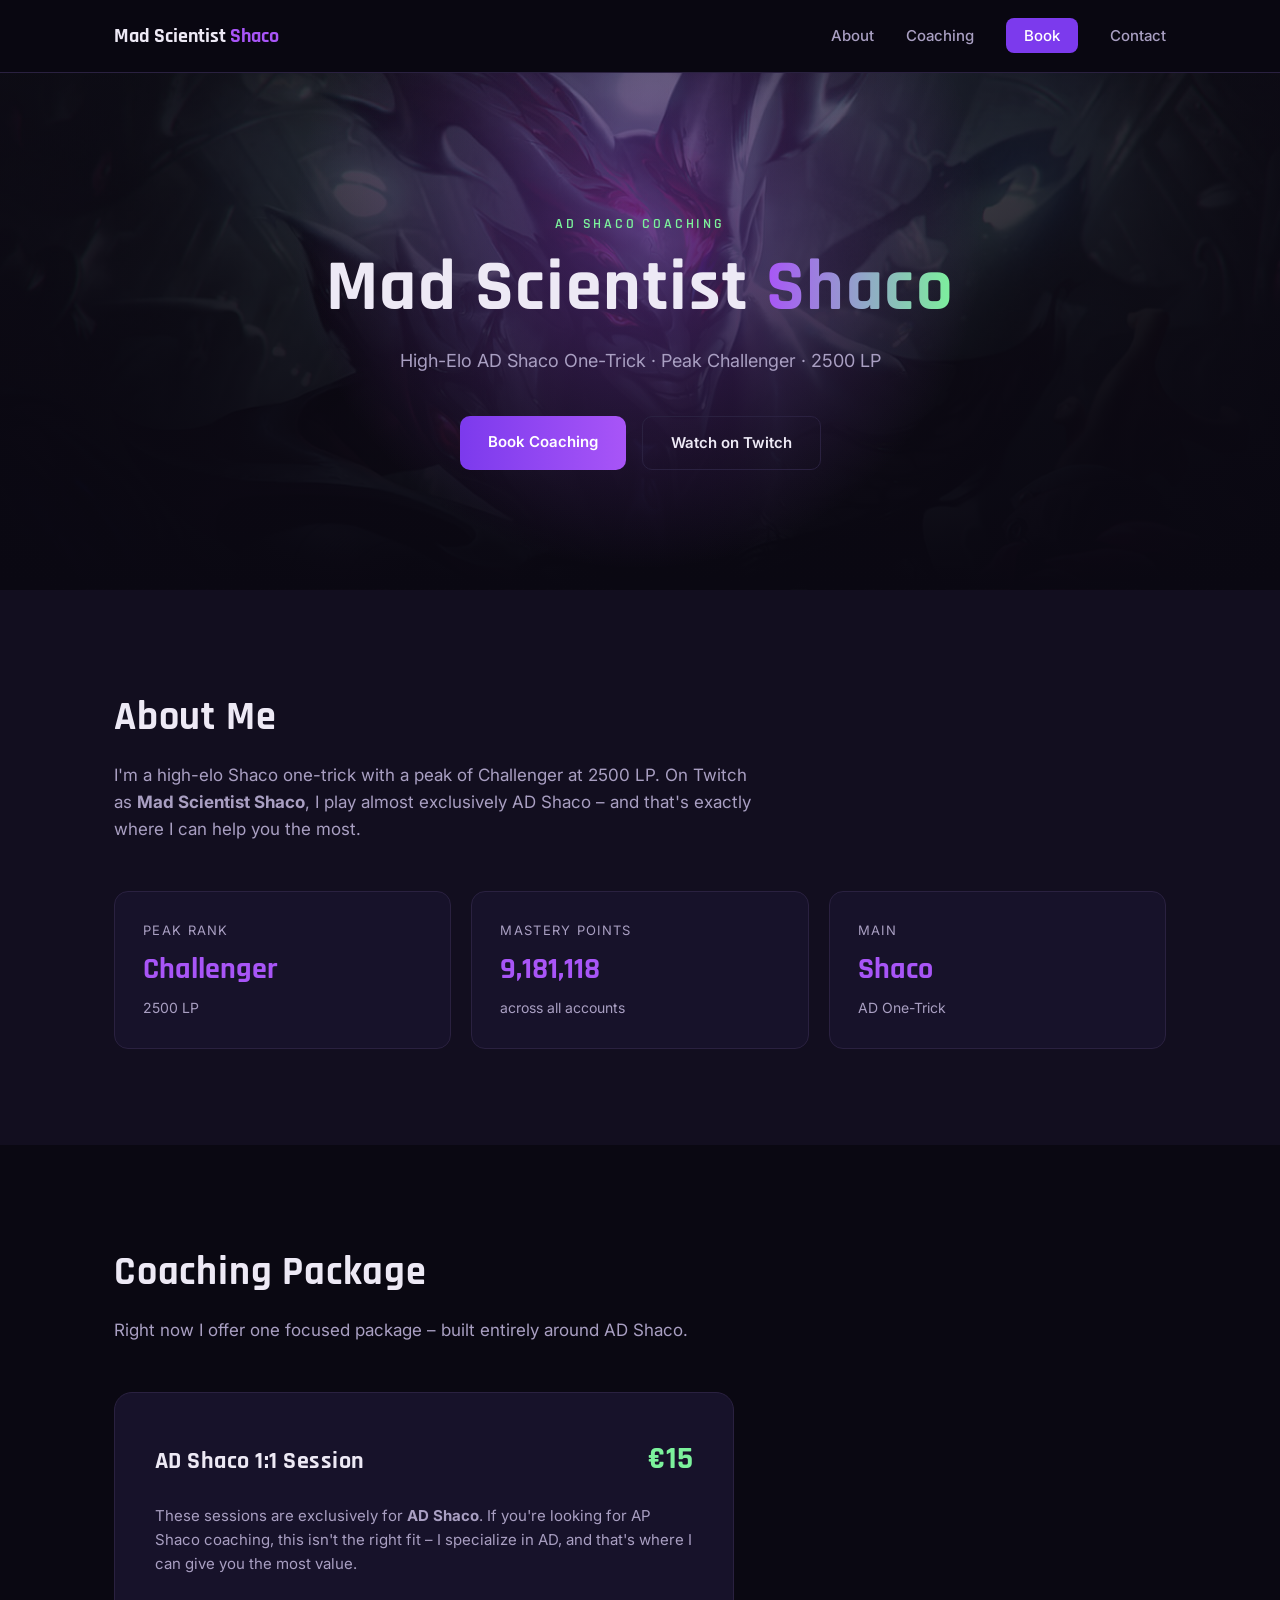
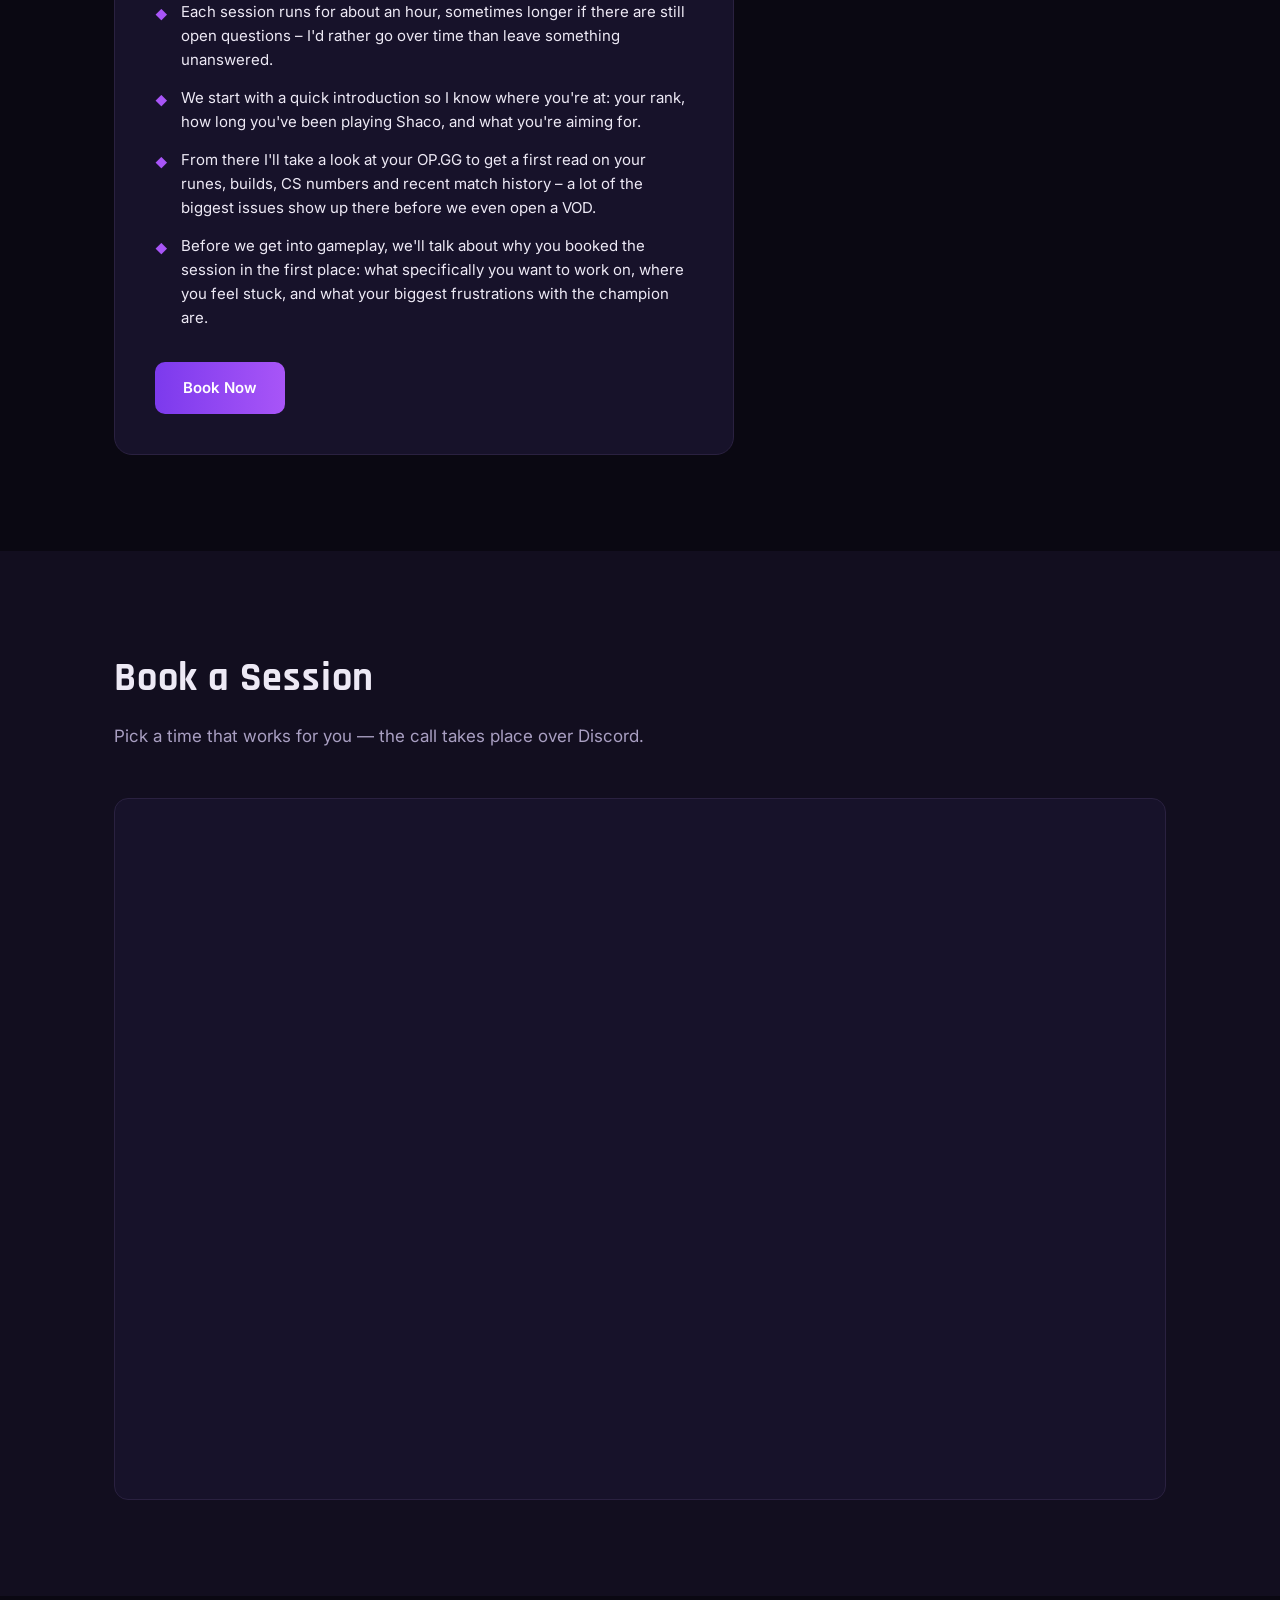
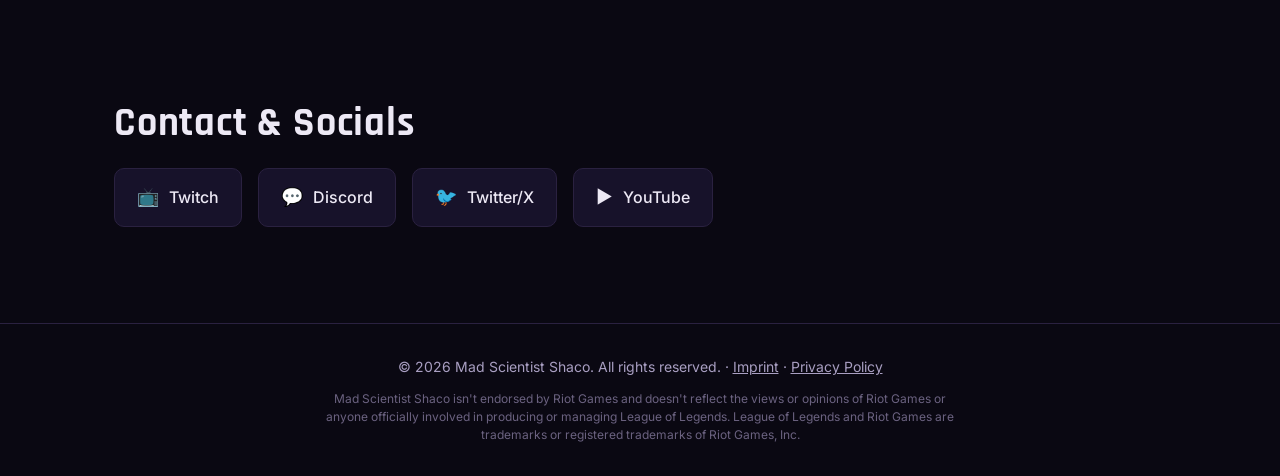
==== index.html @ d5296aab "Translate legal pages to English, add privacy policy Replace impressum.html with imprint.html (Engli" ====
<!DOCTYPE html>
<html lang="en">
<head>
<meta charset="UTF-8">
<meta name="viewport" content="width=device-width, initial-scale=1.0">
<title>Mad Scientist Shaco | AD Shaco Coaching</title>
<meta name="description" content="High-elo AD Shaco coaching with Mad Scientist Shaco &ndash; peak Challenger, 2500 LP. Book a 1:1 session.">
<link rel="icon" type="image/svg+xml" href="images/favicon.svg">
<link rel="preconnect" href="https://fonts.googleapis.com">
<link rel="preconnect" href="https://fonts.gstatic.com" crossorigin>
<link href="https://fonts.googleapis.com/css2?family=Rajdhani:wght@500;600;700&family=Inter:wght@400;500;600&display=swap" rel="stylesheet">
<link rel="stylesheet" href="css/style.css">
</head>
<body>

<header class="site-header">
  <nav class="nav container">
    <a href="#top" class="logo">Mad Scientist <span>Shaco</span></a>
    <button class="nav-toggle" id="navToggle" aria-label="Open menu" aria-expanded="false">
      <span></span><span></span><span></span>
    </button>
    <ul class="nav-links" id="navLinks">
      <li><a href="#about">About</a></li>
      <li><a href="#coaching">Coaching</a></li>
      <li><a href="#buchen" class="nav-cta">Book</a></li>
      <li><a href="#kontakt">Contact</a></li>
    </ul>
  </nav>
</header>

<main>

  <section id="top" class="hero">
    <div class="hero-glow"></div>
    <div class="container hero-inner">
      <p class="eyebrow">AD SHACO COACHING</p>
      <h1>Mad Scientist <span>Shaco</span></h1>
      <p class="hero-subtitle">High-Elo AD Shaco One-Trick &middot; Peak Challenger &middot; 2500 LP</p>
      <div class="hero-actions">
        <a href="#buchen" class="btn btn-primary">Book Coaching</a>
        <a href="https://twitch.tv/madscientistshaco" target="_blank" rel="noopener" class="btn btn-ghost">Watch on Twitch</a>
      </div>
    </div>
  </section>

  <section id="about" class="about">
    <div class="container">
      <h2>About Me</h2>
      <p class="section-lead">
        I'm a high-elo Shaco one-trick with a peak of Challenger at 2500 LP. On Twitch as
        <strong>Mad Scientist Shaco</strong>, I play almost exclusively AD Shaco &ndash; and that's
        exactly where I can help you the most.
      </p>

      <div class="stats-grid">
        <div class="stat-card">
          <span class="stat-label">Peak Rank</span>
          <span class="stat-value">Challenger</span>
          <span class="stat-sub">2500 LP</span>
        </div>
        <div class="stat-card">
          <span class="stat-label">Mastery Points</span>
          <span class="stat-value">9,181,118</span>
          <span class="stat-sub">across all accounts</span>
        </div>
        <div class="stat-card">
          <span class="stat-label">Main</span>
          <span class="stat-value">Shaco</span>
          <span class="stat-sub">AD One-Trick</span>
        </div>
      </div>
    </div>
  </section>

  <section id="coaching" class="coaching">
    <div class="container">
      <h2>Coaching Package</h2>
      <p class="section-lead">Right now I offer one focused package &ndash; built entirely around AD Shaco.</p>

      <div class="package-card">
        <div class="package-head">
          <h3>AD Shaco 1:1 Session</h3>
          <p class="package-price"><span>&euro;15</span></p>
        </div>

        <p class="package-note">
          These sessions are exclusively for <strong>AD Shaco</strong>. If you're looking for AP Shaco
          coaching, this isn't the right fit &ndash; I specialize in AD, and that's where I can give you
          the most value.
        </p>

        <ul class="package-list">
          <li>Each session runs for about an hour, sometimes longer if there are still open questions &ndash; I'd rather go over time than leave something unanswered.</li>
          <li>We start with a quick introduction so I know where you're at: your rank, how long you've been playing Shaco, and what you're aiming for.</li>
          <li>From there I'll take a look at your OP.GG to get a first read on your runes, builds, CS numbers and recent match history &ndash; a lot of the biggest issues show up there before we even open a VOD.</li>
          <li>Before we get into gameplay, we'll talk about why you booked the session in the first place: what specifically you want to work on, where you feel stuck, and what your biggest frustrations with the champion are.</li>
        </ul>

        <a href="#buchen" class="btn btn-primary package-cta">Book Now</a>
      </div>
    </div>
  </section>

  <section id="buchen" class="booking">
    <div class="container">
      <h2>Book a Session</h2>
      <p class="section-lead">
        Pick a time that works for you — the call takes place over Discord.
      </p>

      <div class="calendar-embed">
        <iframe src="https://cal.eu/okabekin/ad-shaco-coaching" width="100%" height="700" frameborder="0"></iframe>
      </div>
    </div>
  </section>

  <section id="kontakt" class="socials">
    <div class="container">
      <h2>Contact & Socials</h2>
      <div class="social-links">
        <a href="https://twitch.tv/madscientistshaco" target="_blank" rel="noopener" class="social-link">
          <span class="social-icon">📺</span> Twitch
        </a>
        <a href="https://discord.gg/vGZFEU2" target="_blank" rel="noopener" class="social-link">
          <span class="social-icon">💬</span> Discord
        </a>
        <a href="https://twitter.com/okabekin" target="_blank" rel="noopener" class="social-link">
          <span class="social-icon">🐦</span> Twitter/X
        </a>
        <a href="https://www.youtube.com/@madscientistshaco" target="_blank" rel="noopener" class="social-link">
          <span class="social-icon">▶️</span> YouTube
        </a>
      </div>
    </div>
  </section>

</main>

<footer class="site-footer">
  <div class="container">
    <p>&copy; <span id="year"></span> Mad Scientist Shaco. All rights reserved. &middot; <a href="imprint.html">Imprint</a> &middot; <a href="privacy.html">Privacy Policy</a></p>
    <p class="footer-disclaimer">Mad Scientist Shaco isn't endorsed by Riot Games and doesn't reflect the views or opinions of Riot Games or anyone officially involved in producing or managing League of Legends. League of Legends and Riot Games are trademarks or registered trademarks of Riot Games, Inc.</p>
  </div>
</footer>

<script src="js/main.js"></script>
</body>
</html>
---- css/style.css ----
:root {
  --bg: #0a0812;
  --bg-alt: #120e1f;
  --card: #17122a;
  --border: #2a2140;
  --text: #ede9f5;
  --text-muted: #a99fc2;
  --violet: #a855f7;
  --violet-dark: #7c3aed;
  --violet-glow: rgba(168, 85, 247, 0.35);
  --toxic: #7cf29c;
  --font-head: 'Rajdhani', sans-serif;
  --font-body: 'Inter', sans-serif;
}

* { box-sizing: border-box; margin: 0; padding: 0; }

html { scroll-behavior: smooth; }

body {
  background: var(--bg);
  color: var(--text);
  font-family: var(--font-body);
  line-height: 1.6;
}

h1, h2, h3 {
  font-family: var(--font-head);
  font-weight: 700;
  letter-spacing: 0.02em;
}

a { color: inherit; text-decoration: none; }

.container {
  max-width: 1100px;
  margin: 0 auto;
  padding: 0 24px;
}

section {
  padding: 96px 0;
}

section h2 {
  font-size: clamp(28px, 4vw, 40px);
  margin-bottom: 12px;
}

.section-lead {
  color: var(--text-muted);
  max-width: 640px;
  margin-bottom: 48px;
  font-size: 17px;
}

/* Header / Nav */
.site-header {
  position: sticky;
  top: 0;
  z-index: 100;
  background: rgba(10, 8, 18, 0.85);
  backdrop-filter: blur(10px);
  border-bottom: 1px solid var(--border);
}

.nav {
  display: flex;
  align-items: center;
  justify-content: space-between;
  height: 72px;
}

.logo {
  font-family: var(--font-head);
  font-size: 20px;
  font-weight: 700;
  color: var(--text);
}

.logo span { color: var(--violet); }

.nav-links {
  display: flex;
  align-items: center;
  gap: 32px;
  list-style: none;
}

.nav-links a {
  color: var(--text-muted);
  font-weight: 500;
  font-size: 15px;
  transition: color 0.2s;
}

.nav-links a:hover { color: var(--text); }

.nav-links .nav-cta {
  background: var(--violet-dark);
  color: #fff;
  padding: 8px 18px;
  border-radius: 8px;
}

.nav-links .nav-cta:hover { background: var(--violet); }

.nav-toggle {
  display: none;
  flex-direction: column;
  gap: 5px;
  background: none;
  border: none;
  cursor: pointer;
  padding: 8px;
}

.nav-toggle span {
  width: 24px;
  height: 2px;
  background: var(--text);
  display: block;
}

/* Hero */
.hero {
  position: relative;
  padding: 140px 0 120px;
  overflow: hidden;
  text-align: center;
  background:
    linear-gradient(180deg, rgba(10, 8, 18, 0.55) 0%, rgba(10, 8, 18, 0.88) 65%, var(--bg) 100%),
    linear-gradient(90deg, rgba(10, 8, 18, 0.75) 0%, rgba(10, 8, 18, 0.2) 40%, rgba(10, 8, 18, 0.2) 60%, rgba(10, 8, 18, 0.75) 100%),
    url('../images/splashart.jpg');
  background-size: cover;
  background-position: center 20%;
}

.hero-glow {
  position: absolute;
  top: -200px;
  left: 50%;
  transform: translateX(-50%);
  width: 700px;
  height: 700px;
  background: radial-gradient(circle, var(--violet-glow) 0%, transparent 70%);
  pointer-events: none;
}

.hero-inner { position: relative; }

.eyebrow {
  color: var(--toxic);
  font-family: var(--font-head);
  font-weight: 600;
  letter-spacing: 0.2em;
  font-size: 14px;
  margin-bottom: 16px;
}

.hero h1 {
  font-size: clamp(40px, 7vw, 72px);
  line-height: 1.05;
  margin-bottom: 20px;
}

.hero h1 span {
  background: linear-gradient(90deg, var(--violet), var(--toxic));
  -webkit-background-clip: text;
  background-clip: text;
  color: transparent;
}

.hero-subtitle {
  color: var(--text-muted);
  font-size: 18px;
  max-width: 560px;
  margin: 0 auto 40px;
}

.hero-actions {
  display: flex;
  gap: 16px;
  justify-content: center;
  flex-wrap: wrap;
}

/* Buttons */
.btn {
  display: inline-block;
  padding: 14px 28px;
  border-radius: 10px;
  font-weight: 600;
  font-size: 15px;
  transition: transform 0.15s, box-shadow 0.15s, background 0.15s;
}

.btn-primary {
  background: linear-gradient(90deg, var(--violet-dark), var(--violet));
  color: #fff;
  box-shadow: 0 0 0 rgba(168, 85, 247, 0);
}

.btn-primary:hover {
  transform: translateY(-2px);
  box-shadow: 0 8px 24px var(--violet-glow);
}

.btn-ghost {
  background: transparent;
  color: var(--text);
  border: 1px solid var(--border);
}

.btn-ghost:hover {
  border-color: var(--violet);
  color: var(--violet);
}

/* About / Stats */
.about { background: var(--bg-alt); }

.stats-grid {
  display: grid;
  grid-template-columns: repeat(3, 1fr);
  gap: 20px;
}

.stat-card {
  background: var(--card);
  border: 1px solid var(--border);
  border-radius: 14px;
  padding: 28px;
  display: flex;
  flex-direction: column;
  gap: 4px;
}

.stat-label {
  color: var(--text-muted);
  font-size: 13px;
  text-transform: uppercase;
  letter-spacing: 0.1em;
}

.stat-value {
  font-family: var(--font-head);
  font-size: 30px;
  font-weight: 700;
  color: var(--violet);
}

.stat-sub {
  color: var(--text-muted);
  font-size: 14px;
}

/* Coaching package */
.package-card {
  background: var(--card);
  border: 1px solid var(--border);
  border-radius: 18px;
  padding: 40px;
  max-width: 620px;
}

.package-head {
  display: flex;
  align-items: baseline;
  justify-content: space-between;
  gap: 16px;
  margin-bottom: 20px;
}

.package-head h3 {
  font-size: 24px;
}

.package-price span {
  font-family: var(--font-head);
  font-size: 32px;
  font-weight: 700;
  color: var(--toxic);
}

.package-note {
  color: var(--text-muted);
  margin-bottom: 24px;
  font-size: 15px;
}

.package-list {
  list-style: none;
  display: flex;
  flex-direction: column;
  gap: 14px;
  margin-bottom: 32px;
}

.package-list li {
  position: relative;
  padding-left: 26px;
  font-size: 15px;
  color: var(--text);
}

.package-list li::before {
  content: "◆";
  position: absolute;
  left: 0;
  color: var(--violet);
  font-size: 12px;
  top: 5px;
}

/* Booking */
.booking { background: var(--bg-alt); }

.calendar-embed {
  background: var(--card);
  border: 1px solid var(--border);
  border-radius: 14px;
  overflow: hidden;
}

.calendar-embed iframe {
  display: block;
  border: none;
}

/* Socials */
.social-links {
  display: flex;
  gap: 16px;
  flex-wrap: wrap;
}

.social-link {
  display: flex;
  align-items: center;
  gap: 10px;
  background: var(--card);
  border: 1px solid var(--border);
  border-radius: 10px;
  padding: 14px 22px;
  font-weight: 500;
  transition: border-color 0.2s, color 0.2s;
}

.social-link:hover {
  border-color: var(--violet);
  color: var(--violet);
}

.social-icon { font-size: 18px; }

/* Footer */
.site-footer {
  border-top: 1px solid var(--border);
  padding: 32px 0;
  text-align: center;
  color: var(--text-muted);
  font-size: 14px;
}

.site-footer a {
  color: var(--text-muted);
  text-decoration: underline;
}

.site-footer a:hover { color: var(--violet); }

.footer-disclaimer {
  max-width: 640px;
  margin: 12px auto 0;
  font-size: 12px;
  color: #6b6280;
  line-height: 1.5;
}

/* Responsive */
/* Legal pages */
.legal {
  padding: 140px 0 96px;
}

.legal .container {
  max-width: 720px;
}

.legal h1 {
  font-size: clamp(32px, 5vw, 44px);
  margin-bottom: 8px;
}

.legal h2 {
  font-size: 20px;
  margin-top: 36px;
  margin-bottom: 10px;
  color: var(--violet);
}

.legal p {
  color: var(--text-muted);
  font-size: 15px;
}

.legal a {
  color: var(--toxic);
  text-decoration: underline;
}

@media (max-width: 720px) {
  .nav-toggle { display: flex; }

  .nav-links {
    position: absolute;
    top: 72px;
    left: 0;
    right: 0;
    background: var(--bg);
    border-bottom: 1px solid var(--border);
    flex-direction: column;
    align-items: flex-start;
    padding: 20px 24px;
    gap: 20px;
    display: none;
  }

  .nav-links.open { display: flex; }

  .stats-grid { grid-template-columns: 1fr; }

  .package-head { flex-direction: column; align-items: flex-start; }

  section { padding: 64px 0; }
}
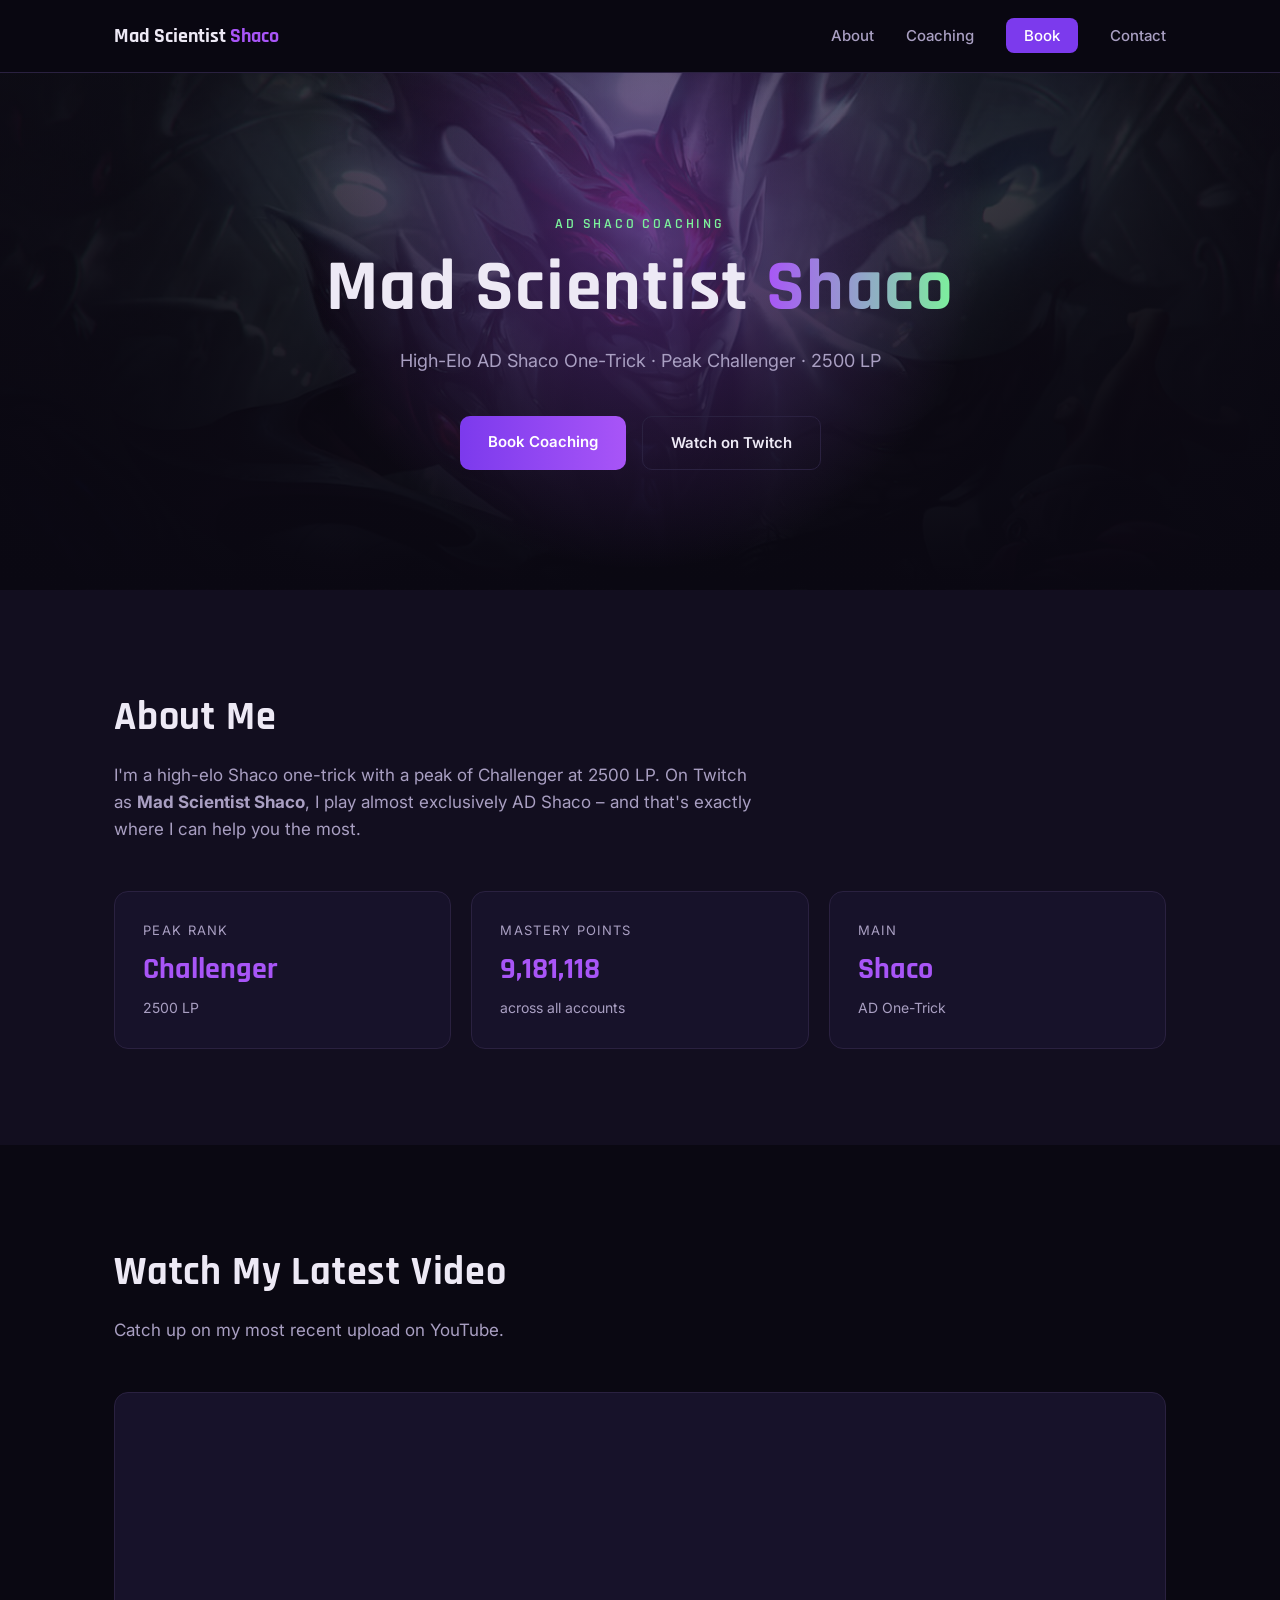
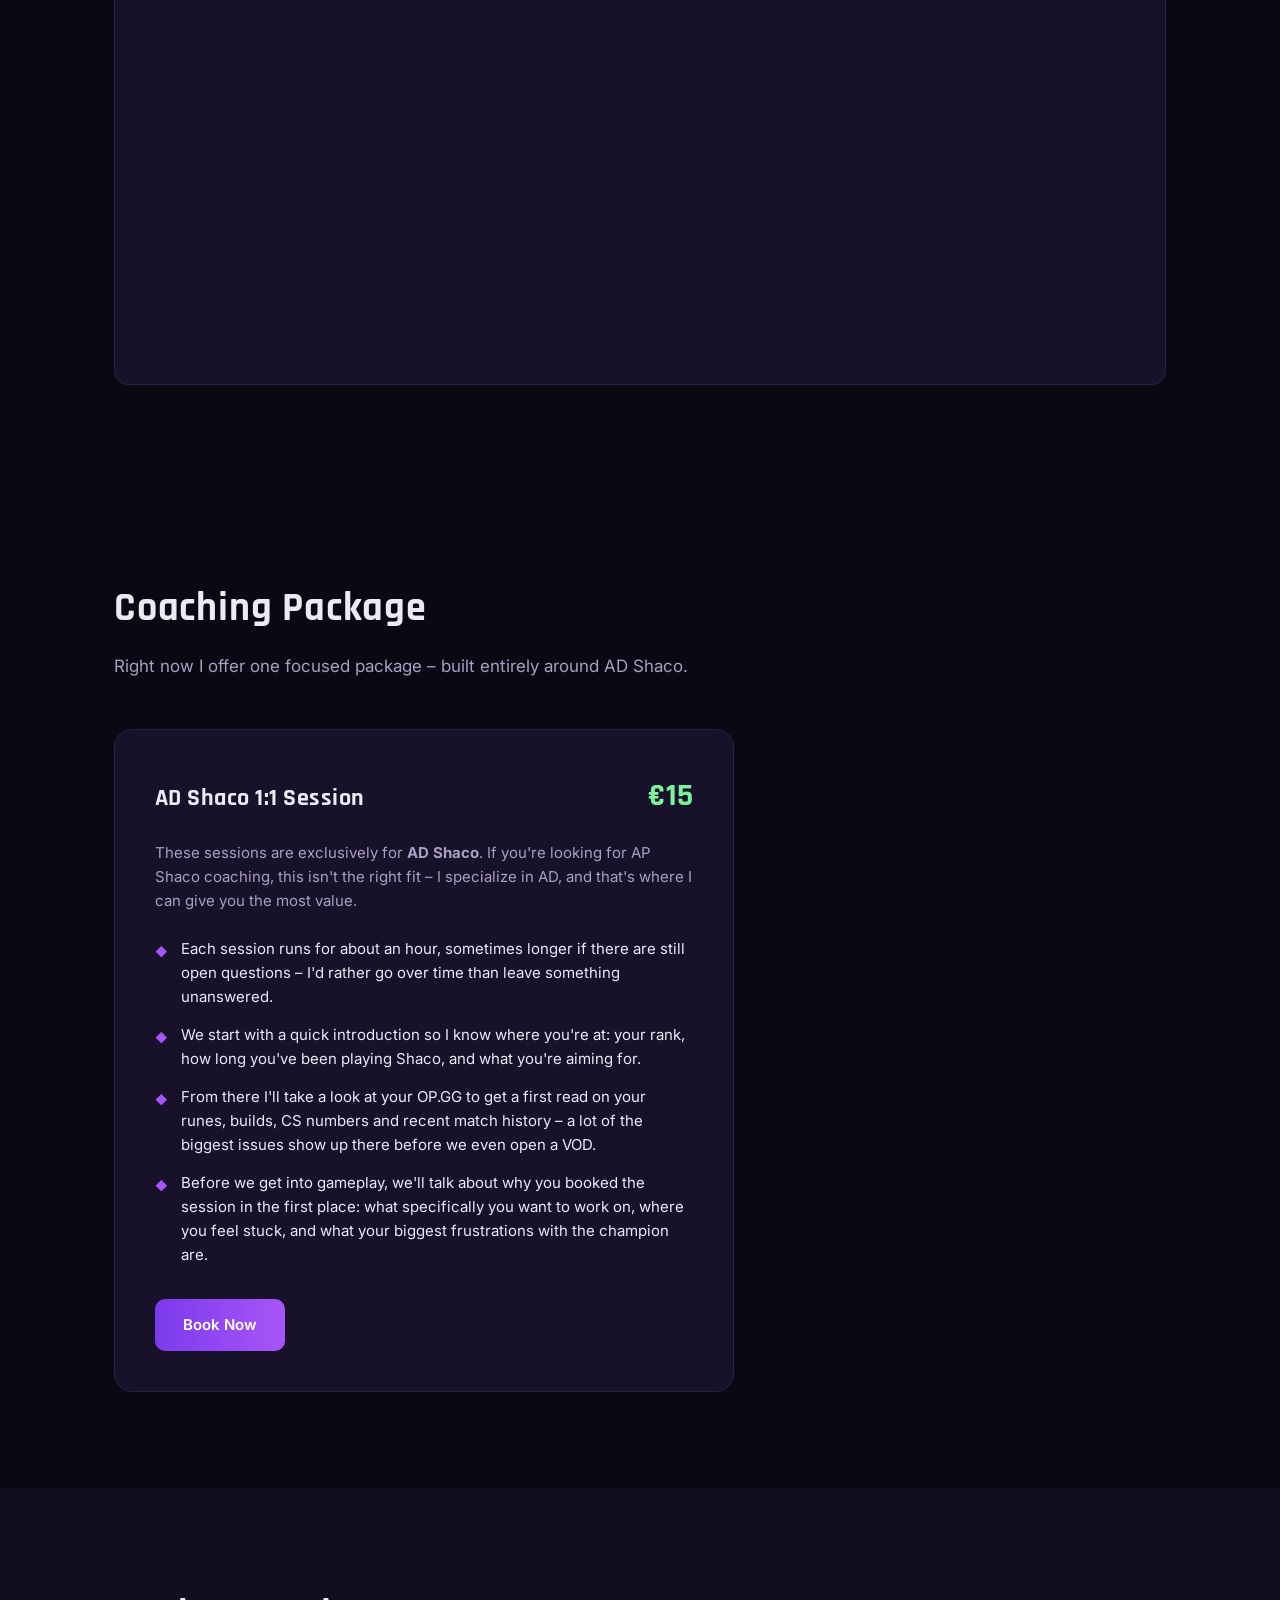
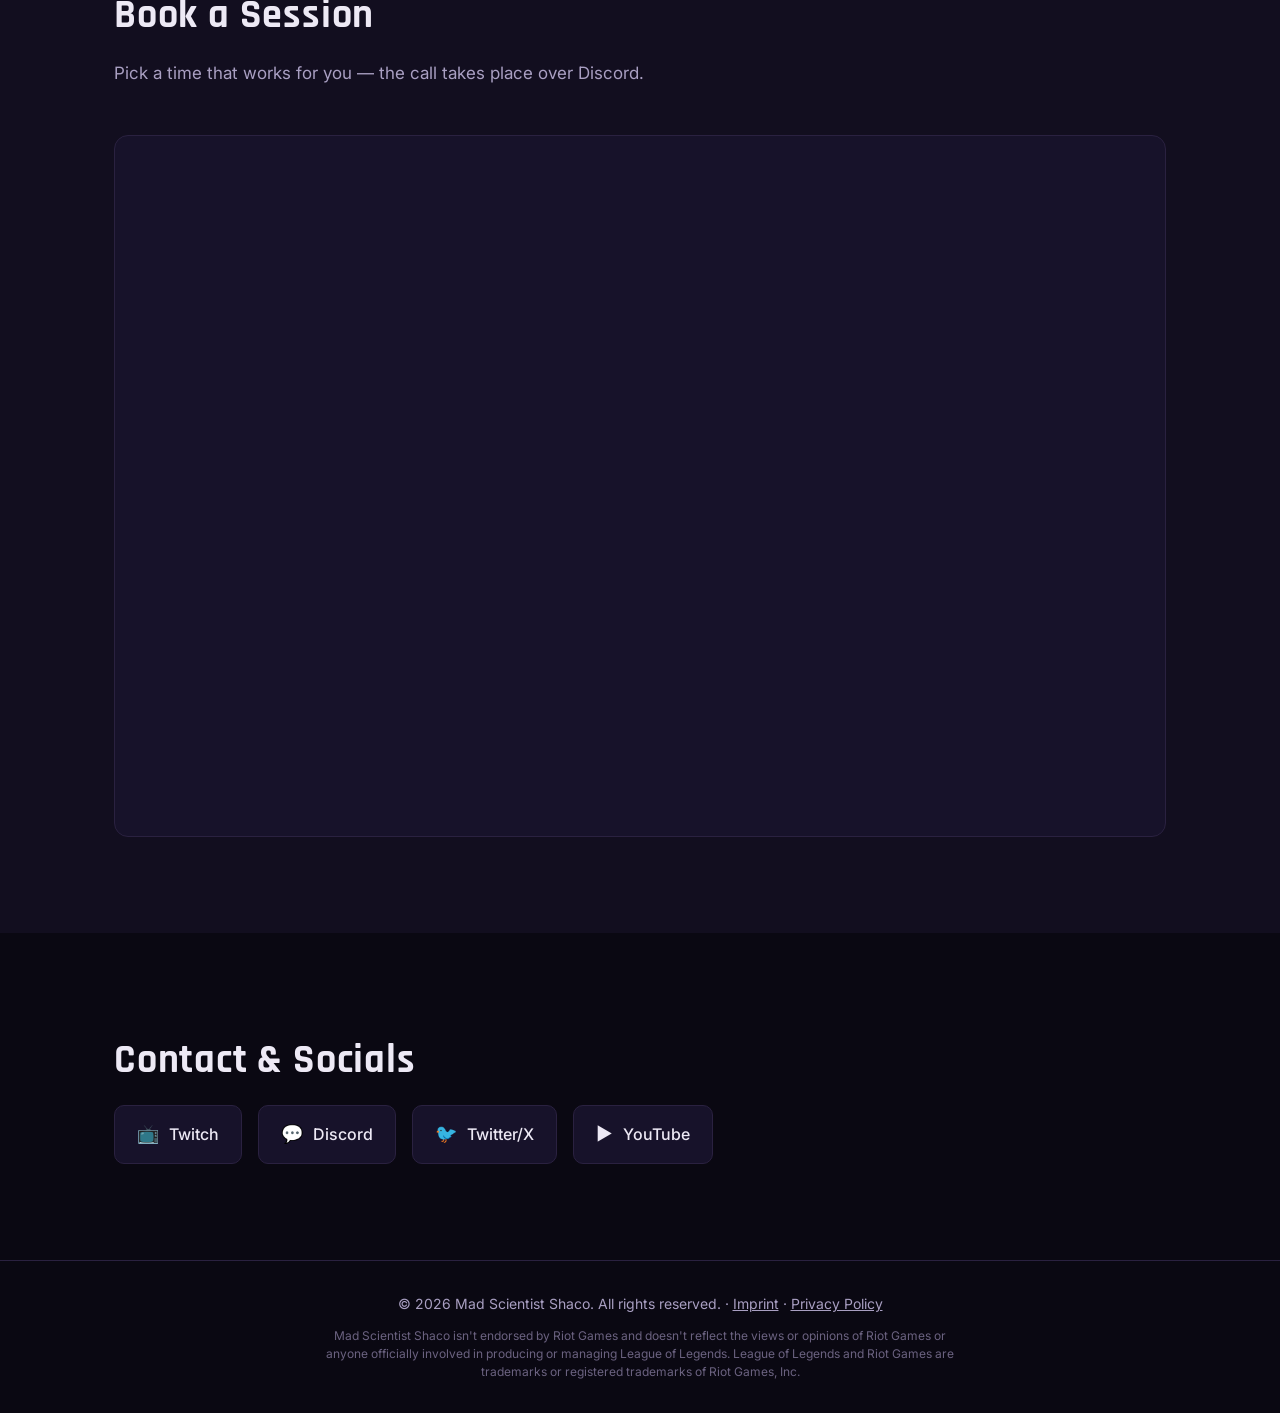
==== commit a56de98b: "Add auto-updating latest YouTube video section Embed the channel's uploads playlist so the site alwa" ====
--- a/index.html
+++ b/index.html
@@ -68,6 +68,21 @@
           <span class="stat-value">Shaco</span>
           <span class="stat-sub">AD One-Trick</span>
         </div>
+      </div>
+    </div>
+  </section>
+
+  <section id="video" class="video-section">
+    <div class="container">
+      <h2>Watch My Latest Video</h2>
+      <p class="section-lead">Catch up on my most recent upload on YouTube.</p>
+      <div class="video-embed">
+        <iframe
+          src="https://www.youtube.com/embed/videoseries?list=UUeayMxjQMhVWK443krHH1SQ"
+          title="Latest YouTube video from Mad Scientist Shaco"
+          allow="accelerometer; autoplay; clipboard-write; encrypted-media; gyroscope; picture-in-picture"
+          allowfullscreen>
+        </iframe>
       </div>
     </div>
   </section>
--- a/css/style.css
+++ b/css/style.css
@@ -255,6 +255,26 @@
   font-size: 14px;
 }
 
+/* Video */
+.video-embed {
+  position: relative;
+  width: 100%;
+  padding-top: 56.25%;
+  background: var(--card);
+  border: 1px solid var(--border);
+  border-radius: 14px;
+  overflow: hidden;
+}
+
+.video-embed iframe {
+  position: absolute;
+  top: 0;
+  left: 0;
+  width: 100%;
+  height: 100%;
+  border: none;
+}
+
 /* Coaching package */
 .package-card {
   background: var(--card);
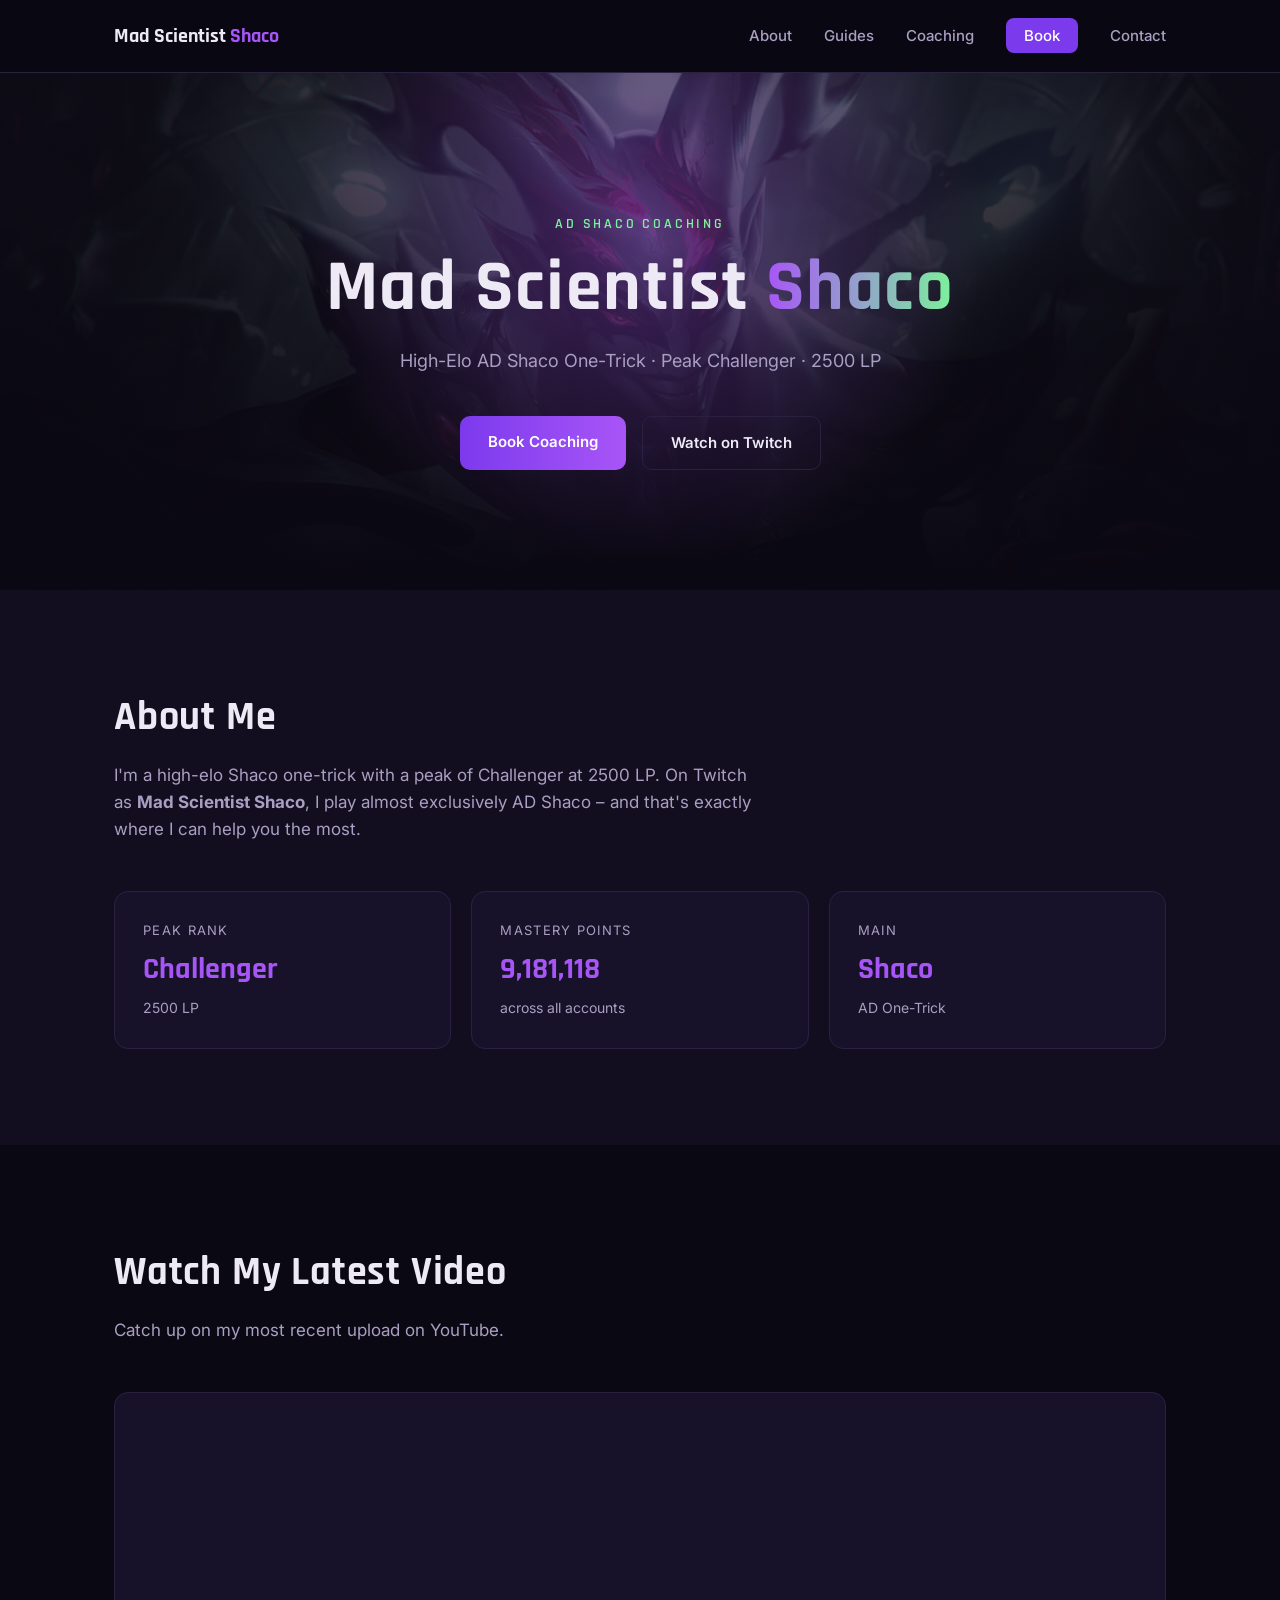
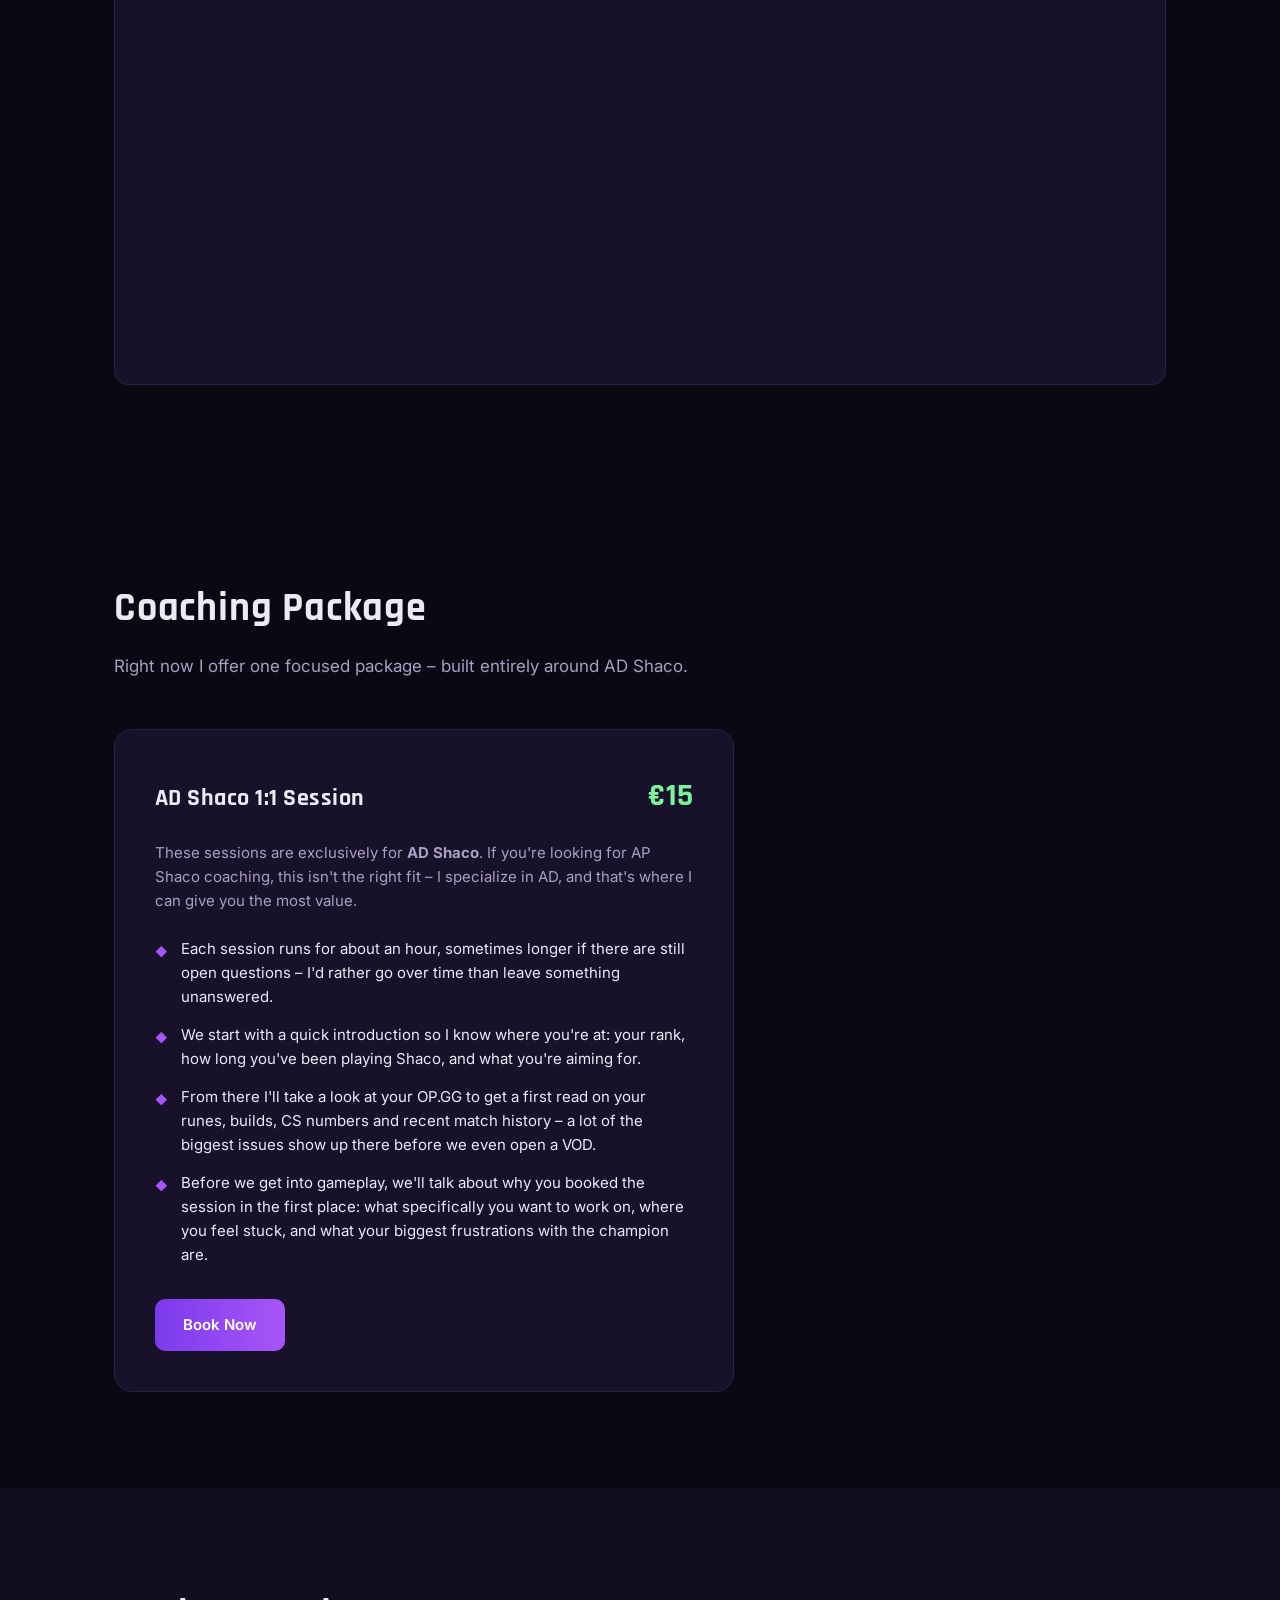
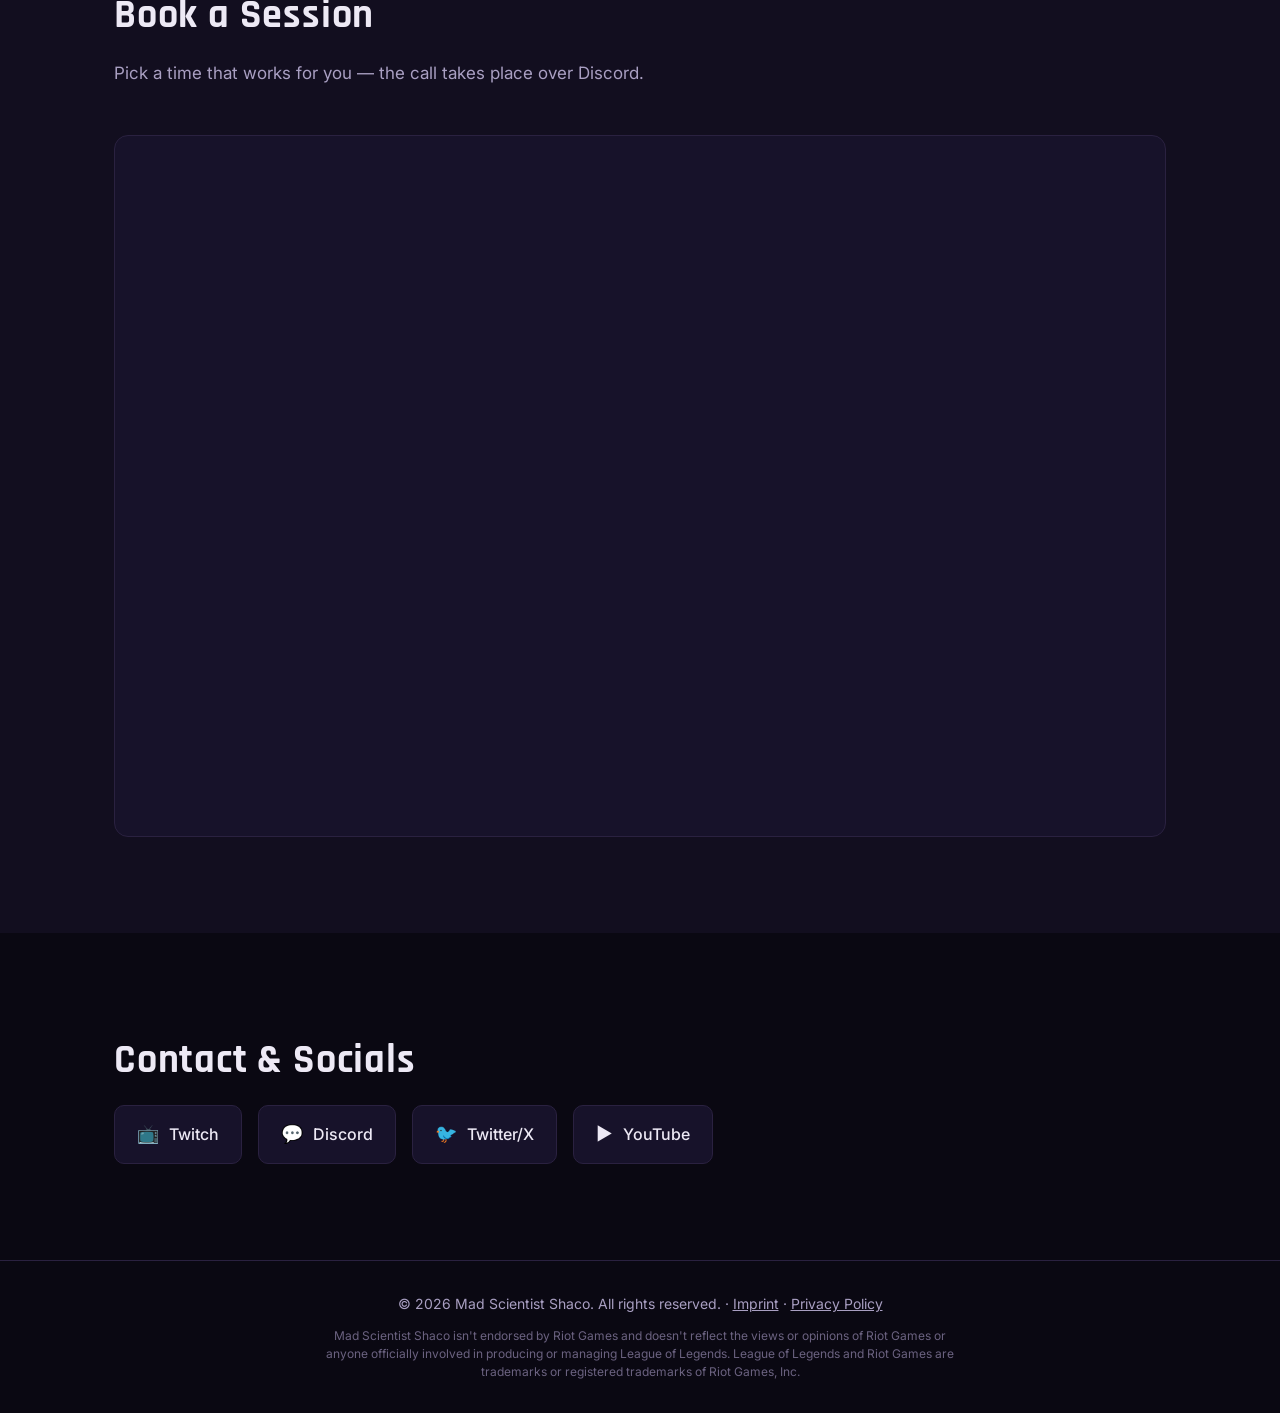
==== commit 6ae32a9f: "Add Guides page with AD Shaco rune page Start the guides/FAQ hub with the rune setup, using official" ====
--- a/index.html
+++ b/index.html
@@ -21,6 +21,7 @@
     </button>
     <ul class="nav-links" id="navLinks">
       <li><a href="#about">About</a></li>
+      <li><a href="guides.html">Guides</a></li>
       <li><a href="#coaching">Coaching</a></li>
       <li><a href="#buchen" class="nav-cta">Book</a></li>
       <li><a href="#kontakt">Contact</a></li>
--- a/css/style.css
+++ b/css/style.css
@@ -255,6 +255,92 @@
   font-size: 14px;
 }
 
+/* Guides */
+.guides-hero {
+  padding: 140px 0 48px;
+  text-align: center;
+}
+
+.guides-hero h1 {
+  font-size: clamp(36px, 6vw, 56px);
+  margin-bottom: 12px;
+}
+
+.guide-article {
+  padding: 32px 0 96px;
+}
+
+.guide-subheading {
+  font-size: 20px;
+  margin: 36px 0 16px;
+  color: var(--violet);
+}
+
+.rune-page {
+  display: grid;
+  grid-template-columns: 1fr 1fr;
+  gap: 24px;
+}
+
+.rune-column {
+  background: var(--card);
+  border: 1px solid var(--border);
+  border-radius: 14px;
+  padding: 24px;
+}
+
+.rune-tree-header {
+  display: flex;
+  align-items: center;
+  gap: 10px;
+  margin-bottom: 18px;
+  padding-bottom: 14px;
+  border-bottom: 1px solid var(--border);
+  font-family: var(--font-head);
+  font-weight: 600;
+  font-size: 16px;
+}
+
+.rune-tree-header img { width: 24px; height: 24px; }
+
+.rune-item {
+  display: flex;
+  align-items: center;
+  gap: 12px;
+  padding: 8px 0;
+  font-size: 14px;
+  color: var(--text);
+}
+
+.rune-item img {
+  width: 32px;
+  height: 32px;
+  border-radius: 50%;
+  background: var(--bg-alt);
+  flex-shrink: 0;
+}
+
+.rune-item.rune-keystone img {
+  width: 42px;
+  height: 42px;
+}
+
+.rune-shards {
+  margin-top: 14px;
+  padding-top: 14px;
+  border-top: 1px solid var(--border);
+}
+
+.rune-shard img {
+  width: 24px;
+  height: 24px;
+  border-radius: 0;
+}
+
+@media (max-width: 640px) {
+  .rune-page { grid-template-columns: 1fr; }
+}
+
 /* Video */
 .video-embed {
   position: relative;
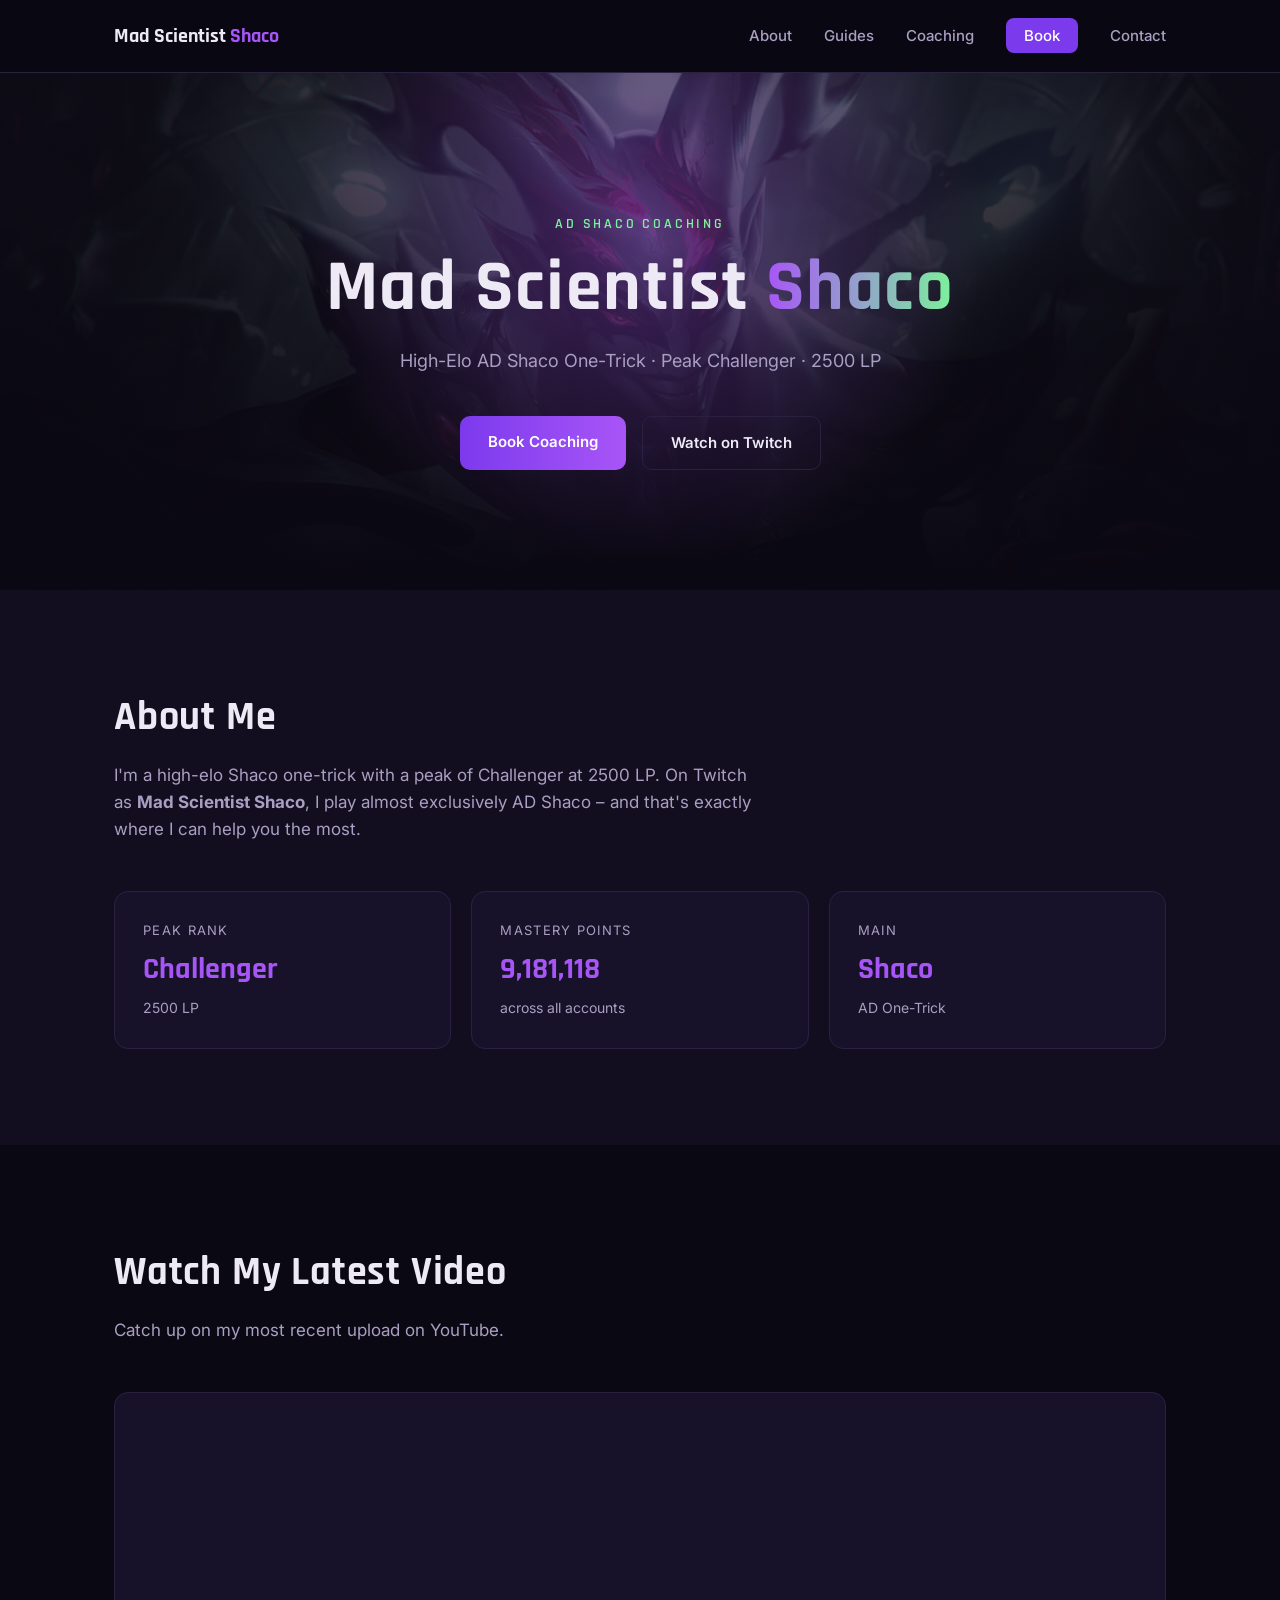
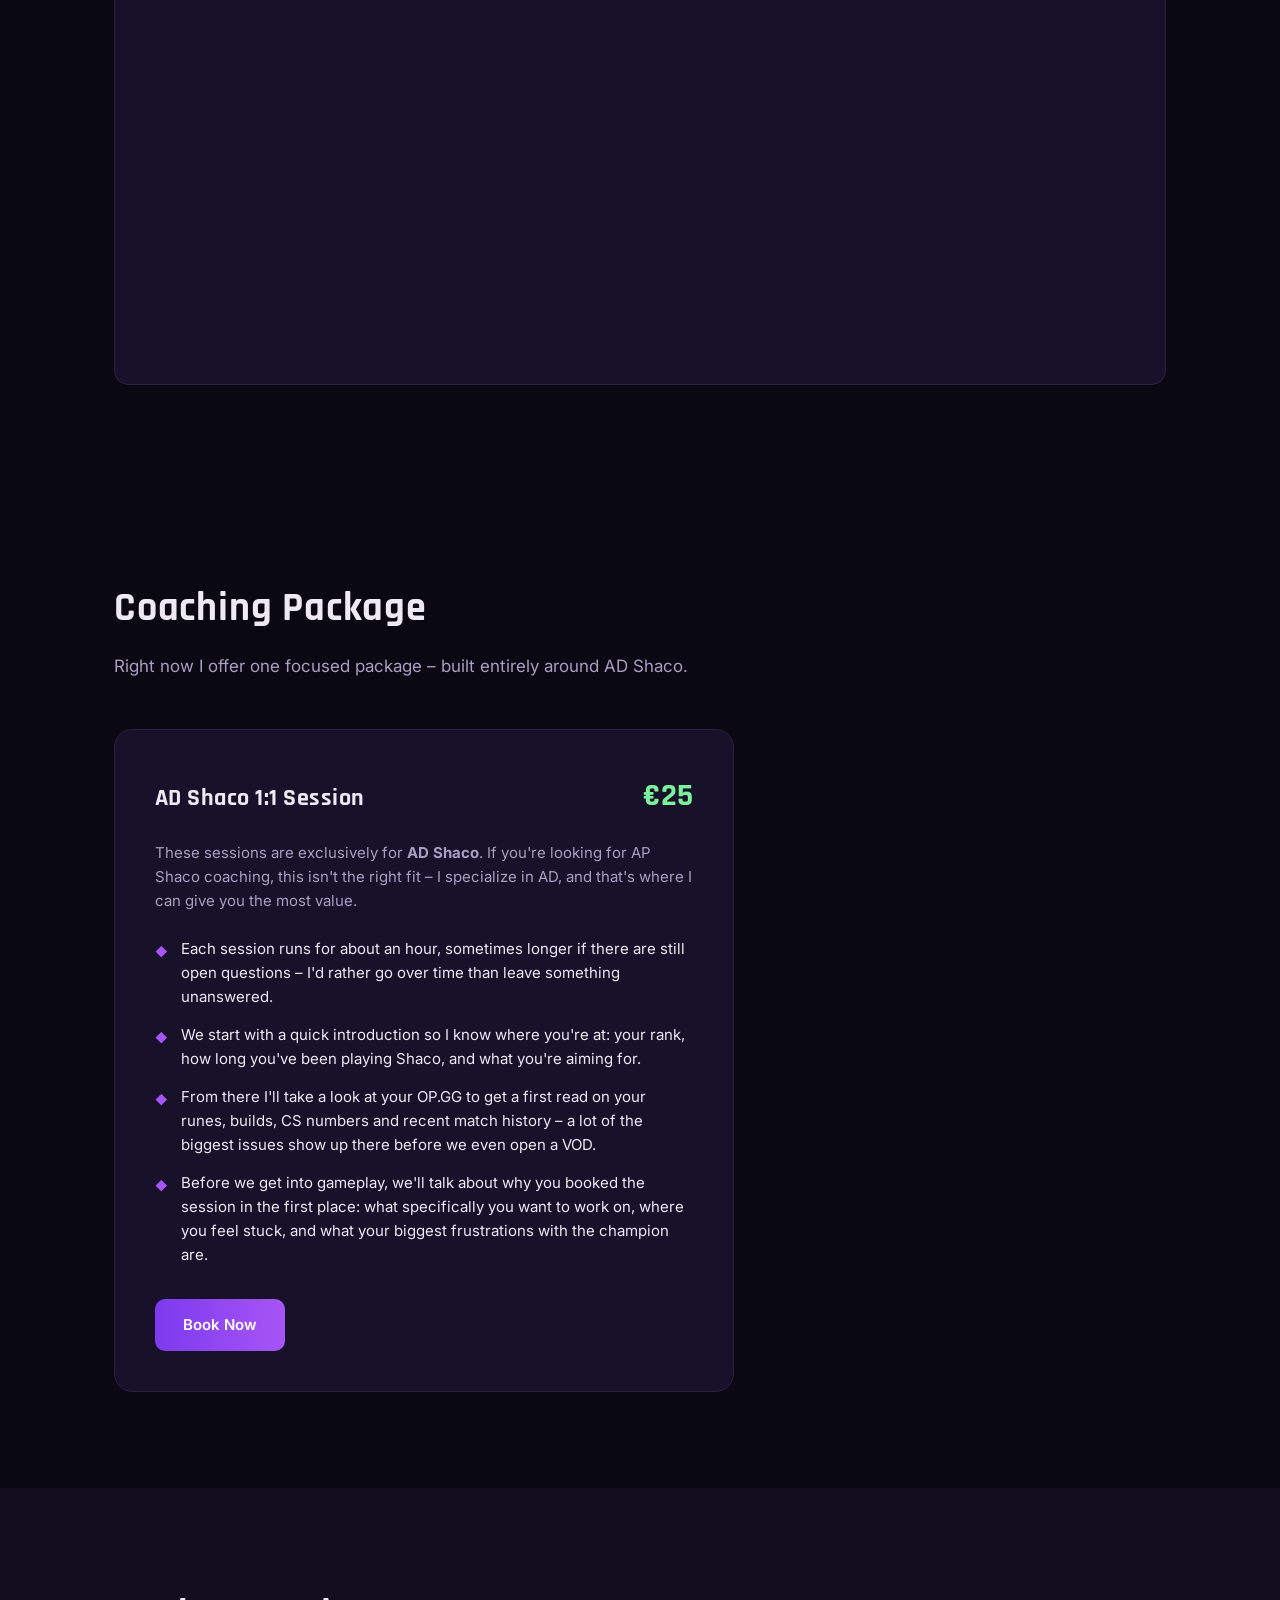
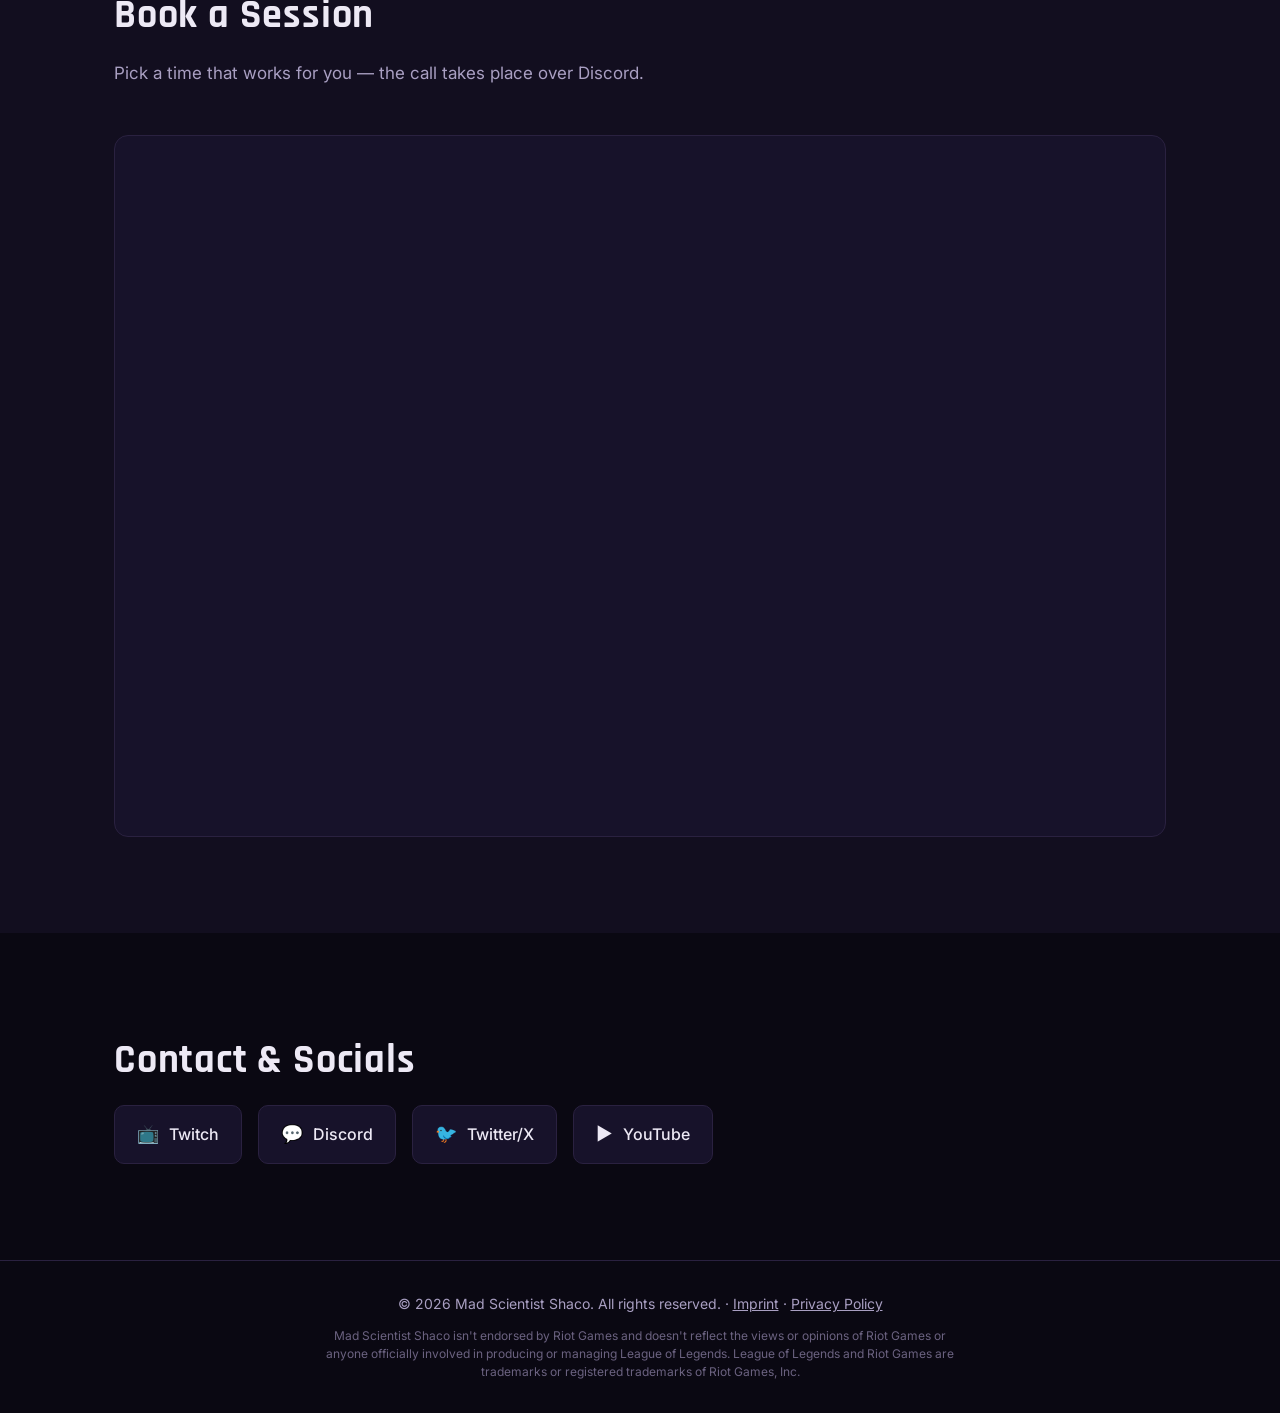
==== commit ceb21637: "Raise AD Shaco coaching session price to €25" ====
--- a/index.html
+++ b/index.html
@@ -79,7 +79,7 @@
       <p class="section-lead">Catch up on my most recent upload on YouTube.</p>
       <div class="video-embed">
         <iframe
-          src="https://www.youtube.com/embed/videoseries?list=UUeayMxjQMhVWK443krHH1SQ"
+          src="https://www.youtube.com/embed/videoseries?list=PLcHvyrtHzuFs"
           title="Latest YouTube video from Mad Scientist Shaco"
           allow="accelerometer; autoplay; clipboard-write; encrypted-media; gyroscope; picture-in-picture"
           allowfullscreen>
@@ -96,7 +96,7 @@
       <div class="package-card">
         <div class="package-head">
           <h3>AD Shaco 1:1 Session</h3>
-          <p class="package-price"><span>&euro;15</span></p>
+          <p class="package-price"><span>&euro;25</span></p>
         </div>
 
         <p class="package-note">
--- a/css/style.css
+++ b/css/style.css
@@ -259,6 +259,12 @@
 .guides-hero {
   padding: 140px 0 48px;
   text-align: center;
+  background:
+    linear-gradient(180deg, rgba(10, 8, 18, 0.55) 0%, rgba(10, 8, 18, 0.88) 65%, var(--bg) 100%),
+    linear-gradient(90deg, rgba(10, 8, 18, 0.75) 0%, rgba(10, 8, 18, 0.2) 40%, rgba(10, 8, 18, 0.2) 60%, rgba(10, 8, 18, 0.75) 100%),
+    url('../images/madhatter-splash.jpg');
+  background-size: cover;
+  background-position: center 25%;
 }
 
 .guides-hero h1 {
@@ -337,8 +343,650 @@
   border-radius: 0;
 }
 
+.rune-expandable {
+  cursor: pointer;
+  border-radius: 8px;
+  padding-left: 6px;
+  margin-left: -6px;
+  transition: background 0.15s;
+}
+
+.rune-expandable:hover,
+.rune-expandable:focus-visible {
+  background: var(--bg-alt);
+  outline: none;
+}
+
+.rune-toggle-icon {
+  margin-left: auto;
+  color: var(--text-muted);
+  font-size: 16px;
+  font-family: var(--font-head);
+  transition: transform 0.15s;
+  flex-shrink: 0;
+}
+
+.rune-expandable.open .rune-toggle-icon {
+  transform: rotate(45deg);
+  color: var(--violet);
+}
+
+.rune-detail {
+  display: none;
+  padding: 4px 0 12px 44px;
+}
+
+.rune-detail.open {
+  display: block;
+}
+
+.rune-detail p {
+  font-size: 13px;
+  color: var(--text-muted);
+  line-height: 1.5;
+}
+
+/* Switchable secondary tree */
+.tree-tabs {
+  display: flex;
+  gap: 6px;
+  margin-bottom: 18px;
+  padding-bottom: 14px;
+  border-bottom: 1px solid var(--border);
+}
+
+.tree-tab {
+  display: flex;
+  align-items: center;
+  gap: 8px;
+  background: none;
+  border: 1px solid transparent;
+  border-radius: 8px;
+  padding: 5px 10px;
+  cursor: pointer;
+  color: var(--text-muted);
+  font-family: var(--font-head);
+  font-weight: 600;
+  font-size: 15px;
+  transition: background 0.15s, color 0.15s, border-color 0.15s;
+}
+
+.tree-tab img {
+  width: 22px;
+  height: 22px;
+  opacity: 0.45;
+  transition: opacity 0.15s;
+}
+
+.tree-tab:hover { color: var(--text); }
+.tree-tab:hover img { opacity: 0.8; }
+
+.tree-tab.active {
+  color: var(--text);
+  background: var(--bg-alt);
+  border-color: var(--violet);
+}
+
+.tree-tab.active img { opacity: 1; }
+
+.tree-panel { display: none; }
+.tree-panel.active { display: block; }
+
+.tree-note {
+  font-size: 12px;
+  color: var(--text-muted);
+  font-style: italic;
+  margin-bottom: 10px;
+}
+
+/* Two runes from the same row, shown as alternatives */
+.rune-alt-row {
+  display: flex;
+  align-items: flex-start;
+  gap: 10px;
+}
+
+.rune-alt {
+  flex: 1;
+  min-width: 0;
+}
+
+.rune-alt .rune-item { gap: 8px; }
+
+.rune-alt .rune-detail { padding-left: 6px; }
+
+.rune-alt-or {
+  font-size: 12px;
+  color: var(--text-muted);
+  font-style: italic;
+  padding-top: 20px;
+  flex-shrink: 0;
+}
+
+@media (max-width: 900px) {
+  .rune-alt-row {
+    flex-direction: column;
+    align-items: stretch;
+    gap: 0;
+  }
+
+  .rune-alt-or { padding: 4px 0 4px 44px; }
+}
+
 @media (max-width: 640px) {
   .rune-page { grid-template-columns: 1fr; }
+}
+
+.spell-row {
+  display: flex;
+  align-items: center;
+  gap: 16px;
+  flex-wrap: wrap;
+}
+
+.spell-item {
+  display: flex;
+  align-items: center;
+  gap: 10px;
+  background: var(--card);
+  border: 1px solid var(--border);
+  border-radius: 12px;
+  padding: 12px 18px;
+  font-size: 14px;
+}
+
+.spell-item img {
+  width: 36px;
+  height: 36px;
+  border-radius: 8px;
+}
+
+.spell-plus {
+  color: var(--text-muted);
+  font-family: var(--font-head);
+  font-size: 20px;
+}
+
+.spell-expandable {
+  cursor: pointer;
+  transition: border-color 0.15s;
+}
+
+.spell-expandable:hover,
+.spell-expandable:focus-visible {
+  border-color: var(--violet);
+  outline: none;
+}
+
+.spell-toggle-icon {
+  color: var(--text-muted);
+  font-size: 16px;
+  font-family: var(--font-head);
+  transition: transform 0.15s, color 0.15s;
+}
+
+.spell-expandable.open .spell-toggle-icon {
+  transform: rotate(45deg);
+  color: var(--violet);
+}
+
+.spell-detail {
+  display: none;
+  margin-top: 10px;
+}
+
+.spell-detail.open {
+  display: block;
+}
+
+.spell-detail p {
+  font-size: 13px;
+  line-height: 1.5;
+  color: var(--text-muted);
+}
+
+.spell-detail strong {
+  display: block;
+  margin-bottom: 3px;
+  color: var(--text);
+  font-family: var(--font-head);
+  font-size: 14px;
+  letter-spacing: 0.02em;
+}
+
+.spell-note {
+  margin-top: 14px;
+  padding: 14px 18px;
+  background: var(--card);
+  border: 1px solid var(--border);
+  border-radius: 12px;
+}
+
+.spell-note-title {
+  display: block;
+  margin-bottom: 8px;
+  color: var(--toxic);
+  font-family: var(--font-head);
+  font-size: 12px;
+  letter-spacing: 0.06em;
+  text-transform: uppercase;
+}
+
+.spell-note p {
+  font-size: 13px;
+  line-height: 1.6;
+  color: var(--text-muted);
+}
+
+/* Ability max order */
+.ability-order-wrap {
+  overflow-x: auto;
+}
+
+.ability-order {
+  background: var(--card);
+  border: 1px solid var(--border);
+  border-radius: 14px;
+  padding: 8px 20px;
+  min-width: 640px;
+}
+
+.ability-row {
+  display: flex;
+  align-items: center;
+  gap: 24px;
+  padding: 14px 0;
+  border-bottom: 1px solid var(--border);
+}
+
+.ability-row:last-child { border-bottom: none; }
+
+.ability-label {
+  display: flex;
+  align-items: center;
+  gap: 10px;
+  width: 200px;
+  flex-shrink: 0;
+}
+
+.ability-label img {
+  width: 40px;
+  height: 40px;
+  border-radius: 8px;
+}
+
+.ability-label div {
+  display: flex;
+  flex-direction: column;
+  font-size: 14px;
+}
+
+.ability-key {
+  color: var(--toxic);
+  font-family: var(--font-head);
+  font-weight: 700;
+  font-size: 12px;
+  letter-spacing: 0.05em;
+}
+
+.level-cells {
+  display: flex;
+  gap: 4px;
+}
+
+.level-cell {
+  width: 24px;
+  height: 24px;
+  border-radius: 5px;
+  background: var(--bg-alt);
+  border: 1px solid var(--border);
+  color: var(--text-muted);
+  display: flex;
+  align-items: center;
+  justify-content: center;
+  font-size: 11px;
+  flex-shrink: 0;
+}
+
+.level-cell.active {
+  background: var(--violet-dark);
+  border-color: var(--violet);
+  color: #fff;
+  font-weight: 600;
+}
+
+/* Item build tree */
+.build-tree-wrap {
+  overflow-x: auto;
+  background: var(--card);
+  border: 1px solid var(--border);
+  border-radius: 14px;
+  padding: 28px 24px;
+}
+
+.build-tree {
+  display: flex;
+  align-items: center;
+  min-width: max-content;
+  position: relative;
+  padding-top: 30px;   /* room for the column labels */
+}
+
+/* Absolutely positioned, so labels line up along the top without
+   affecting the vertical centring the connectors depend on */
+.build-col-label {
+  position: absolute;
+  top: 0;
+  white-space: nowrap;
+  line-height: 1;
+  font-size: 11px;
+  letter-spacing: 0.09em;
+  text-transform: uppercase;
+  color: var(--text-muted);
+}
+
+.build-col-label.needs-pick {
+  color: var(--toxic);
+}
+
+.build-col-label.needs-pick::after {
+  content: " ▾ pick one";
+}
+
+.build-node {
+  display: block;   /* keeps rows exactly icon-height, so connectors stay aligned */
+  flex-shrink: 0;
+  line-height: 0;
+}
+
+.build-node img {
+  width: 52px;
+  height: 52px;
+  border-radius: 10px;
+  border: 1px solid var(--border);
+  background: var(--bg-alt);
+  transition: border-color 0.15s, transform 0.15s;
+}
+
+.build-node img:hover {
+  border-color: var(--violet);
+  transform: translateY(-2px);
+}
+
+/* Straight connector between two nodes */
+.build-link {
+  width: 22px;
+  height: 2px;
+  background: var(--border);
+  flex-shrink: 0;
+}
+
+/* Splits one connector into several branches */
+.build-branch {
+  --row-h: 52px;   /* every row is this tall, which is what keeps the trunk exact */
+  display: flex;
+  flex-direction: column;
+  gap: 4px;
+  padding-left: 22px;
+  /* Vertical trunk, drawn from the first row's centre to the last row's.
+     Painted as a background so the branch needs no positioning of its own,
+     which keeps the column labels anchored to the top of the tree. */
+  background: linear-gradient(var(--border), var(--border)) no-repeat;
+  background-size: 2px calc(100% - var(--row-h));
+  background-position: 0 calc(var(--row-h) / 2);
+}
+
+.build-branch-row {
+  position: relative;
+  display: flex;
+  align-items: center;
+  gap: 14px;
+  min-height: var(--row-h);
+}
+
+/* Horizontal stub from the trunk to each node */
+.build-branch-row::before {
+  content: "";
+  position: absolute;
+  left: -22px;
+  top: calc(var(--row-h) / 2);
+  width: 22px;
+  height: 2px;
+  background: var(--border);
+}
+
+/* Notes explain when to take each option, so they only show
+   while that column is still being chosen */
+.build-note { display: none; }
+
+/* Keep --row-h at or above the tallest note in that column, otherwise a row
+   grows past it and the trunk no longer lines up with the first and last
+   icon. The 4th item column needs more room than the 5th (LDR's 4th-item
+   note is the longest note anywhere), so the 5th gets a tighter budget. */
+.build-branch.has-notes:not(.collapsed) { --row-h: 140px; }
+.build-branch.has-notes:not(.collapsed)[data-slot="5"] { --row-h: 122px; }
+
+.build-branch.has-notes:not(.collapsed) .build-note {
+  display: block;
+  width: 360px;
+  font-size: 12.5px;
+  line-height: 1.5;
+  color: var(--text-muted);
+}
+
+/* Fixed items (1st, 2nd, 6th) show their note permanently rather than
+   only while their column is being actively chosen */
+.build-branch.always-note .build-note {
+  display: block;
+  width: 360px;
+  font-size: 12.5px;
+  line-height: 1.5;
+  color: var(--text-muted);
+}
+
+.build-note strong {
+  display: block;
+  margin-bottom: 3px;
+  color: var(--text);
+  font-family: var(--font-head);
+  font-size: 14px;
+  letter-spacing: 0.02em;
+}
+
+[hidden] { display: none !important; }
+
+/* Once a branch is chosen, only that node remains, so drop the trunk */
+.build-branch.collapsed { background: none; }
+
+.build-choice {
+  padding: 0;
+  border: none;
+  background: none;
+  cursor: pointer;
+}
+
+.build-choice[aria-pressed="true"] img {
+  border-color: var(--violet);
+  box-shadow: 0 0 0 3px var(--violet-glow);
+}
+
+.build-choice:focus-visible img {
+  outline: 2px solid var(--toxic);
+  outline-offset: 2px;
+}
+
+.build-hint {
+  display: flex;
+  align-items: center;
+  gap: 10px;
+  margin-bottom: 16px;
+  padding: 12px 16px;
+  border: 1px solid var(--border);
+  border-left: 3px solid var(--toxic);
+  border-radius: 8px;
+  background: var(--card);
+  font-size: 14px;
+  color: var(--text);
+}
+
+.build-hint::before {
+  content: "👆";
+  font-size: 15px;
+}
+
+/* Fixed items with an explanation, click the icon to fade the text in below
+   it instead of showing it permanently next to the icon */
+.build-toggle-item {
+  display: flex;
+  flex-direction: column;
+  align-items: flex-start;
+}
+
+.build-toggle-btn {
+  position: relative;
+  padding: 0;
+  border: none;
+  background: none;
+  cursor: pointer;
+}
+
+.build-toggle-btn::after {
+  content: "+";
+  position: absolute;
+  bottom: -5px;
+  right: -5px;
+  width: 16px;
+  height: 16px;
+  border-radius: 50%;
+  background: var(--card);
+  border: 1px solid var(--border);
+  color: var(--text-muted);
+  font-family: var(--font-head);
+  font-size: 12px;
+  line-height: 14px;
+  text-align: center;
+  transition: color 0.15s, border-color 0.15s;
+}
+
+.build-toggle-item.open .build-toggle-btn::after {
+  content: "\2212";
+  color: var(--violet);
+  border-color: var(--violet);
+}
+
+.build-note-below {
+  display: none;
+  margin-top: 10px;
+  width: 220px;
+  font-size: 12.5px;
+  line-height: 1.5;
+  color: var(--text-muted);
+}
+
+.build-toggle-item.open .build-note-below {
+  display: block;
+}
+
+/* Situational item that isn't part of the core path, so it's shown dimmed
+   until hovered/expanded instead of sitting in the main tree. Positioned
+   absolutely (out of flow) above the 1st/2nd item so expanding it can
+   never push those icons &ndash; and the connector lines they sit on &ndash;
+   out of place. */
+.build-optional-inline {
+  position: absolute;
+  top: 34px;
+  left: 0;
+  z-index: 2;
+  display: inline-flex;
+  flex-direction: column;
+  padding: 6px 10px;
+  border: 1px dashed var(--border);
+  border-radius: 10px;
+  background: var(--bg);
+  cursor: pointer;
+  opacity: 0.6;
+  transition: opacity 0.15s, border-color 0.15s;
+}
+
+.build-optional-inline:hover,
+.build-optional-inline:focus-visible,
+.build-optional-inline.open {
+  opacity: 1;
+  border-color: var(--violet);
+  outline: none;
+}
+
+.build-optional-row {
+  display: flex;
+  align-items: center;
+  gap: 8px;
+}
+
+.build-optional-inline img {
+  width: 28px;
+  height: 28px;
+  border-radius: 6px;
+  border: 1px solid var(--border);
+  background: var(--bg-alt);
+  flex-shrink: 0;
+}
+
+.build-optional-name {
+  font-family: var(--font-head);
+  font-size: 12px;
+  letter-spacing: 0.02em;
+  color: var(--text);
+  white-space: nowrap;
+}
+
+.build-optional-toggle {
+  color: var(--text-muted);
+  font-size: 14px;
+  font-family: var(--font-head);
+  transition: transform 0.15s, color 0.15s;
+}
+
+.build-optional-inline.open .build-optional-toggle {
+  transform: rotate(45deg);
+  color: var(--violet);
+}
+
+.build-optional-detail {
+  display: none;
+  margin-top: 6px;
+  width: 220px;
+  font-size: 12px;
+  line-height: 1.5;
+  color: var(--text-muted);
+}
+
+.build-optional-inline.open .build-optional-detail {
+  display: block;
+}
+
+/* Quick-reference build strip below the interactive tree */
+.build-common {
+  margin-top: 24px;
+  padding: 20px 24px;
+  background: var(--card);
+  border: 1px solid var(--border);
+  border-radius: 14px;
+  overflow-x: auto;
+}
+
+.build-common-title {
+  font-family: var(--font-head);
+  font-size: 12px;
+  letter-spacing: 0.09em;
+  text-transform: uppercase;
+  color: var(--toxic);
+  margin-bottom: 14px;
+}
+
+.build-common-row {
+  display: flex;
+  align-items: center;
+  width: max-content;
 }
 
 /* Video */
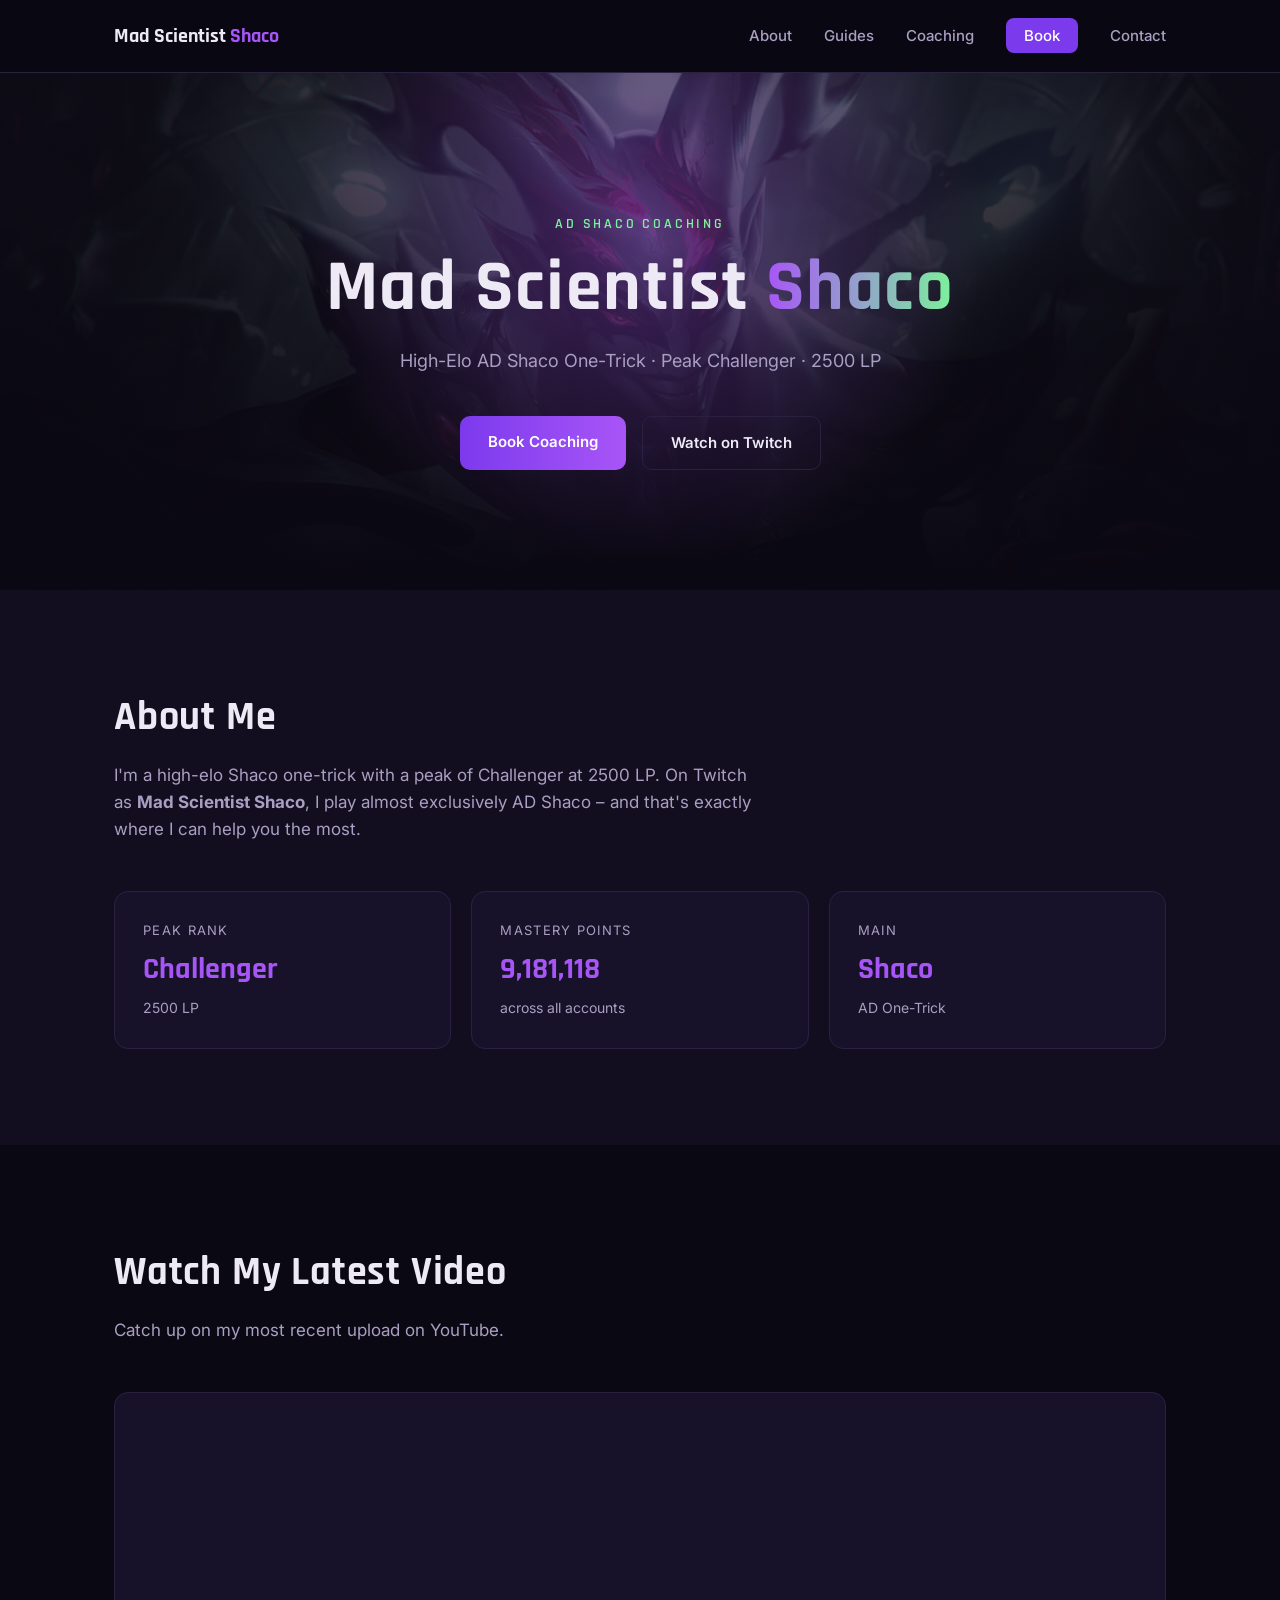
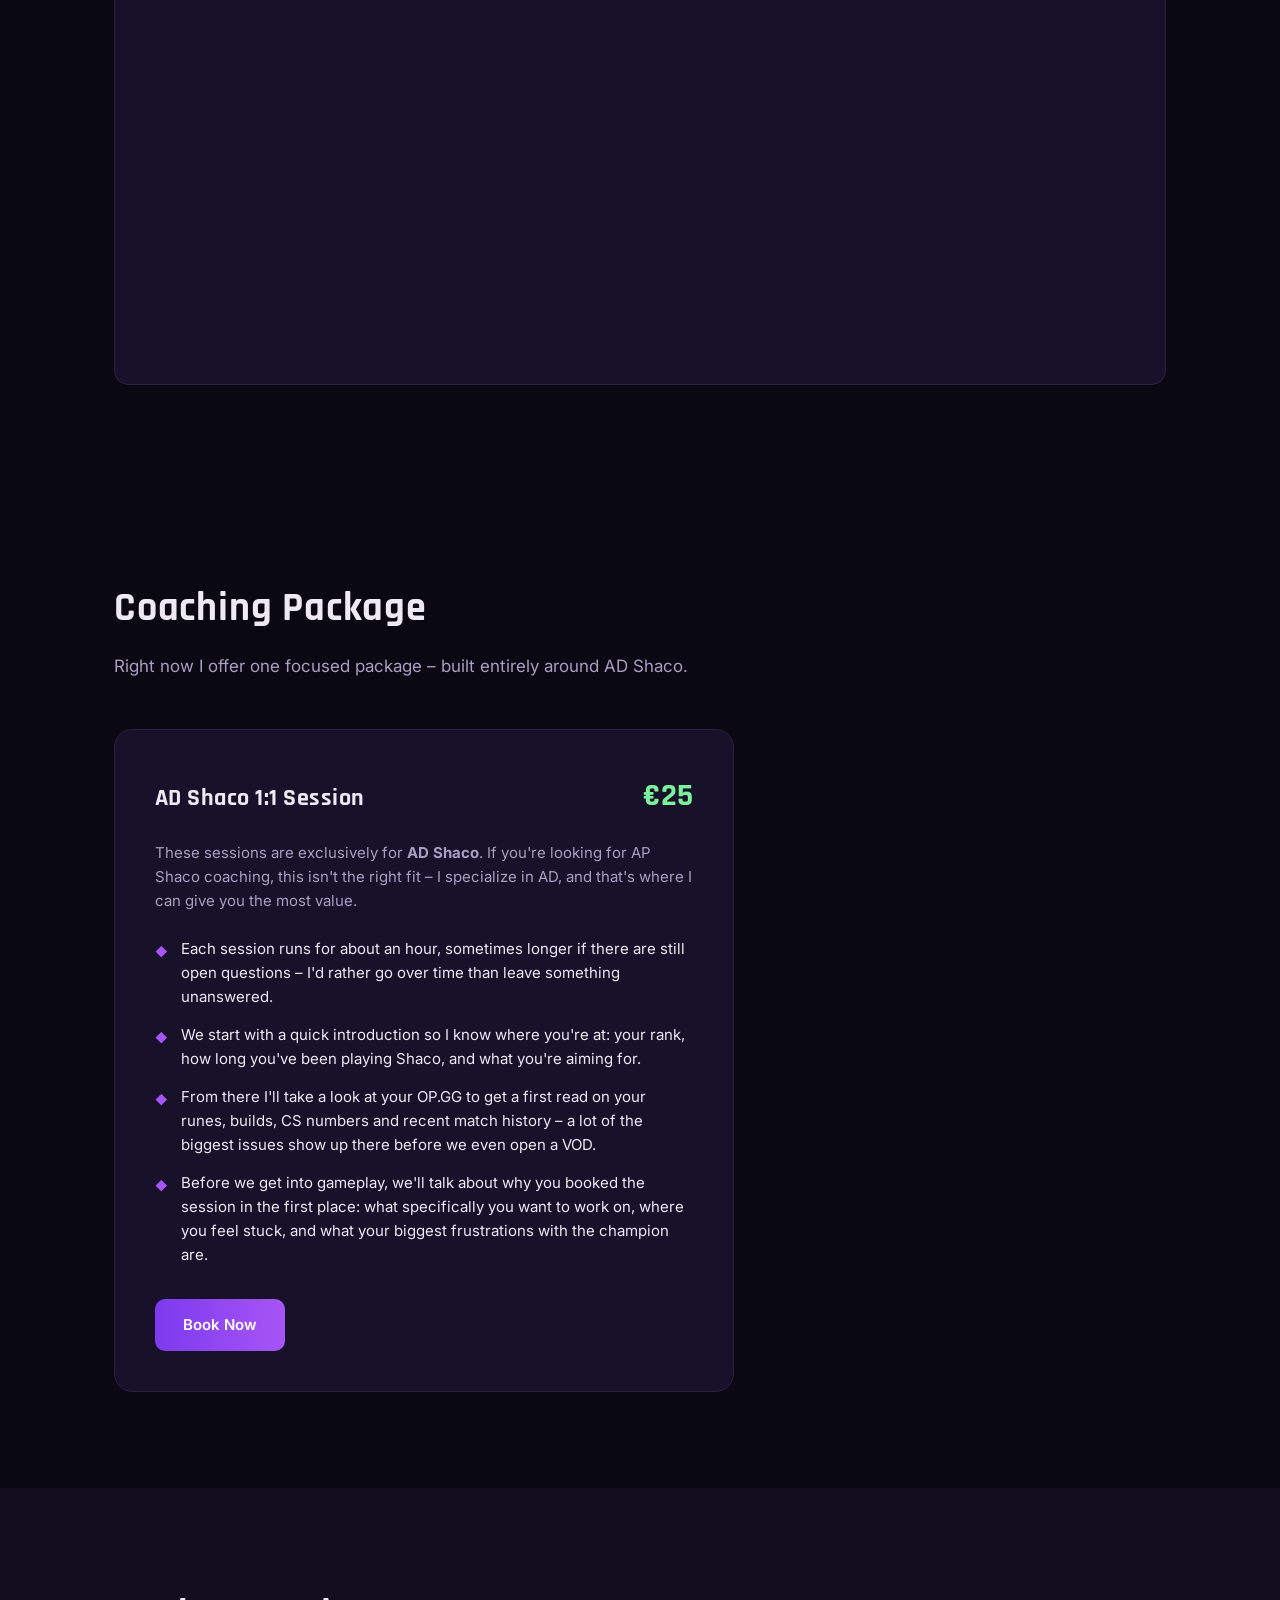
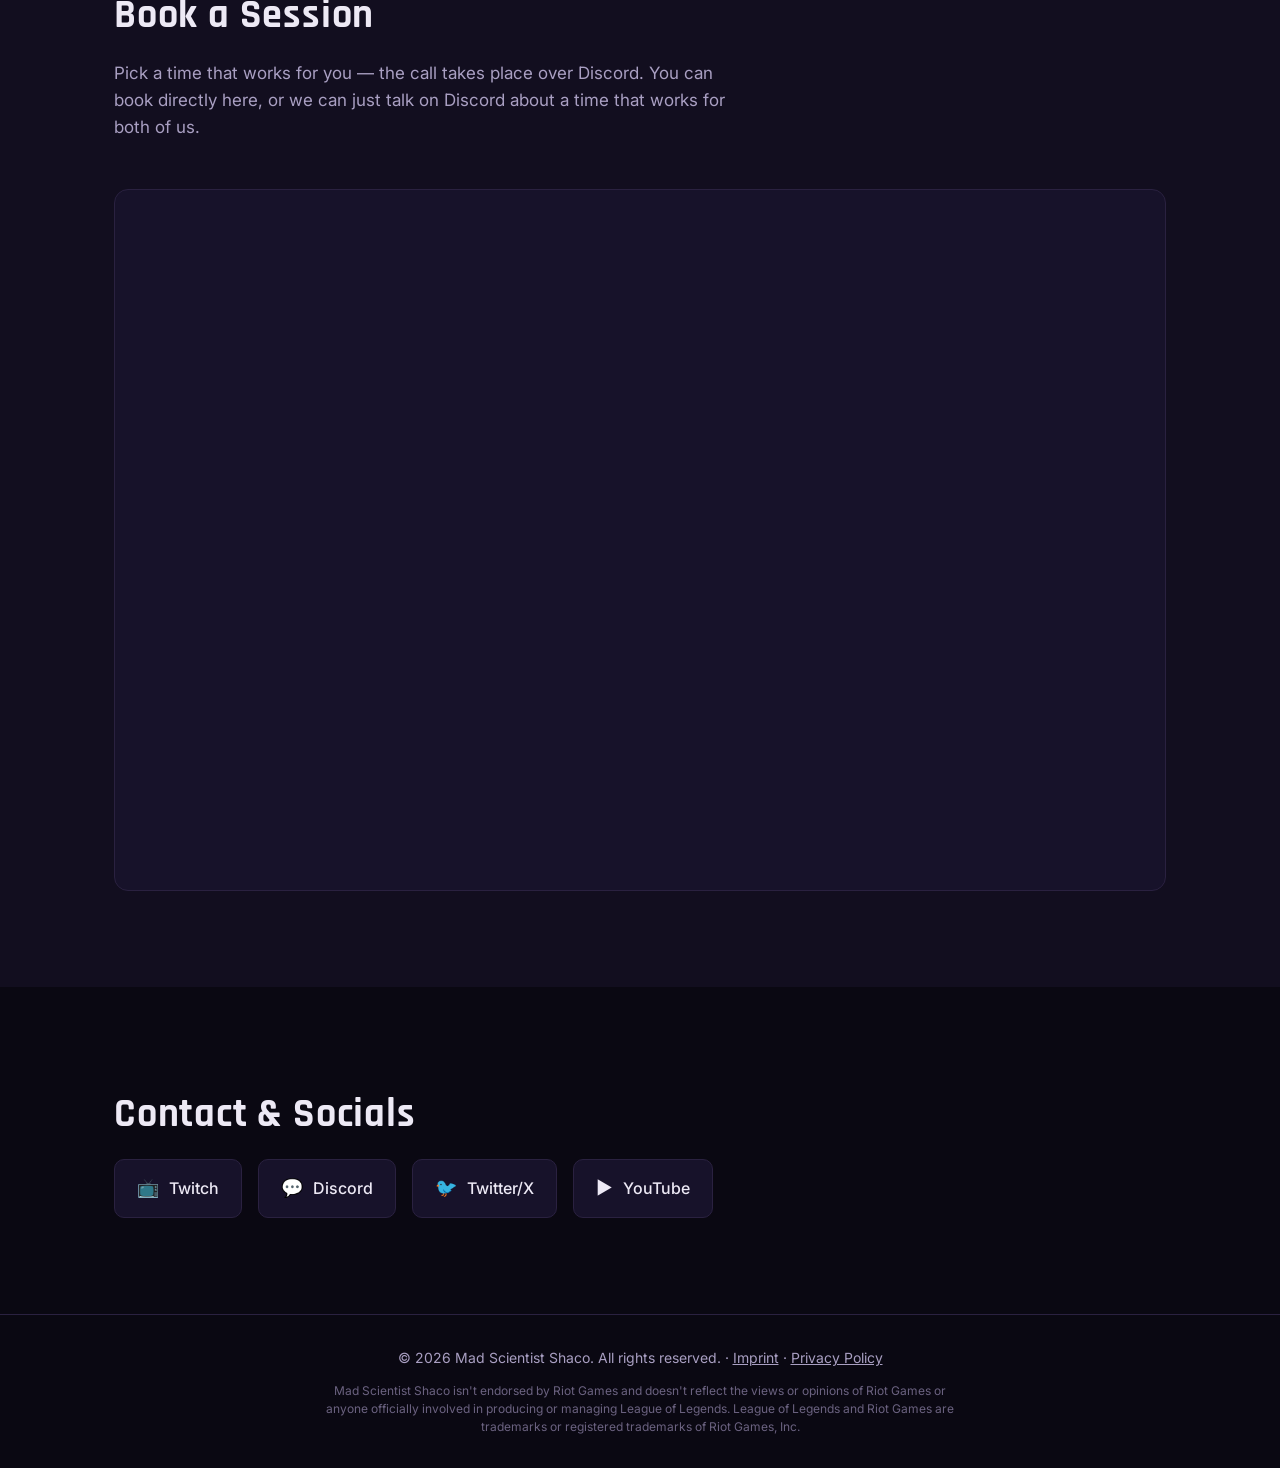
==== commit 158e8000: "Clarify booking options in "Book a Session" intro Lets people know they can either book directly or " ====
--- a/index.html
+++ b/index.html
@@ -21,7 +21,7 @@
     </button>
     <ul class="nav-links" id="navLinks">
       <li><a href="#about">About</a></li>
-      <li><a href="guides.html">Guides</a></li>
+      <li><a href="/guides/">Guides</a></li>
       <li><a href="#coaching">Coaching</a></li>
       <li><a href="#buchen" class="nav-cta">Book</a></li>
       <li><a href="#kontakt">Contact</a></li>
@@ -121,7 +121,8 @@
     <div class="container">
       <h2>Book a Session</h2>
       <p class="section-lead">
-        Pick a time that works for you — the call takes place over Discord.
+        Pick a time that works for you — the call takes place over Discord. You can book
+        directly here, or we can just talk on Discord about a time that works for both of us.
       </p>
 
       <div class="calendar-embed">
--- a/css/style.css
+++ b/css/style.css
@@ -9,6 +9,8 @@
   --violet-dark: #7c3aed;
   --violet-glow: rgba(168, 85, 247, 0.35);
   --toxic: #7cf29c;
+  --danger: #ff5c72;
+  --danger-glow: rgba(255, 92, 114, 0.3);
   --font-head: 'Rajdhani', sans-serif;
   --font-body: 'Inter', sans-serif;
 }
@@ -274,12 +276,32 @@
 
 .guide-article {
   padding: 32px 0 96px;
+  counter-reset: guide-section;
 }
 
 .guide-subheading {
-  font-size: 20px;
-  margin: 36px 0 16px;
+  counter-increment: guide-section;
+  display: flex;
+  align-items: baseline;
+  gap: 12px;
+  font-size: 24px;
+  margin: 64px 0 20px;
   color: var(--violet);
+}
+
+.guide-subheading:not(:first-of-type) {
+  padding-top: 40px;
+  border-top: 1px solid var(--border);
+}
+
+.guide-subheading::before {
+  content: "0" counter(guide-section);
+  font-family: var(--font-head);
+  font-size: 14px;
+  font-weight: 700;
+  letter-spacing: 0.12em;
+  color: var(--violet);
+  opacity: 0.55;
 }
 
 .rune-page {
@@ -575,6 +597,117 @@
 .spell-note p {
   font-size: 13px;
   line-height: 1.6;
+  color: var(--text-muted);
+}
+
+/* What to Ban &ndash; styled after the League client's "Extreme Threats" panel */
+.champ-row {
+  display: flex;
+  align-items: center;
+  gap: 14px;
+  flex-wrap: wrap;
+  margin-top: 16px;
+}
+
+.champ-thumb {
+  position: relative;
+  width: 52px;
+  height: 52px;
+  flex-shrink: 0;
+  cursor: pointer;
+}
+
+.champ-thumb img {
+  width: 100%;
+  height: 100%;
+  border-radius: 50%;
+  border: 2px solid var(--border);
+  transition: border-color 0.15s;
+}
+
+.champ-thumb:hover img,
+.champ-thumb:focus-visible img,
+.champ-thumb.open img {
+  border-color: var(--danger);
+  outline: none;
+}
+
+.champ-thumb-icon {
+  position: absolute;
+  bottom: -2px;
+  right: -2px;
+  width: 16px;
+  height: 16px;
+  border-radius: 50%;
+  background: var(--bg);
+  border: 1px solid var(--border);
+  color: var(--text-muted);
+  font-family: var(--font-head);
+  font-style: italic;
+  font-size: 11px;
+  line-height: 14px;
+  text-align: center;
+  transition: color 0.15s, border-color 0.15s;
+}
+
+.champ-thumb.open .champ-thumb-icon {
+  color: var(--danger);
+  border-color: var(--danger);
+}
+
+.champ-detail {
+  display: none;
+  align-items: center;
+  gap: 20px;
+  margin-top: 14px;
+  padding: 16px 20px;
+  background: var(--card);
+  border: 1px solid var(--border);
+  border-left: 3px solid var(--danger);
+  border-radius: 12px;
+}
+
+.champ-detail.open {
+  display: flex;
+}
+
+.champ-portrait {
+  width: 84px;
+  height: 84px;
+  border-radius: 50%;
+  border: 3px solid var(--danger);
+  box-shadow: 0 0 0 4px var(--danger-glow);
+  flex-shrink: 0;
+}
+
+.champ-body {
+  flex: 1;
+  min-width: 0;
+}
+
+.champ-name {
+  display: block;
+  color: var(--text);
+  font-family: var(--font-head);
+  font-size: 20px;
+  letter-spacing: 0.02em;
+  text-transform: uppercase;
+}
+
+.champ-tag {
+  display: block;
+  margin: 2px 0 8px;
+  color: var(--danger);
+  font-family: var(--font-head);
+  font-size: 12px;
+  font-weight: 600;
+  letter-spacing: 0.08em;
+  text-transform: uppercase;
+}
+
+.champ-detail p {
+  font-size: 13px;
+  line-height: 1.5;
   color: var(--text-muted);
 }
 
@@ -989,6 +1122,54 @@
   width: max-content;
 }
 
+.build-boots-text {
+  font-size: 13px;
+  line-height: 1.6;
+  color: var(--text-muted);
+  margin-bottom: 12px;
+}
+
+.build-boots-text:last-of-type {
+  margin-bottom: 14px;
+}
+
+.build-boots-row {
+  gap: 12px;
+}
+
+.build-boot-expandable {
+  position: relative;
+  cursor: pointer;
+}
+
+.build-boot-icon {
+  position: absolute;
+  bottom: -4px;
+  right: -4px;
+  width: 16px;
+  height: 16px;
+  border-radius: 50%;
+  background: var(--bg);
+  border: 1px solid var(--border);
+  color: var(--text-muted);
+  font-family: var(--font-head);
+  font-size: 12px;
+  line-height: 14px;
+  text-align: center;
+  transition: color 0.15s, border-color 0.15s, transform 0.15s;
+}
+
+.build-boot-expandable:hover .build-boot-icon,
+.build-boot-expandable:focus-visible .build-boot-icon,
+.build-boot-expandable.open .build-boot-icon {
+  color: var(--violet);
+  border-color: var(--violet);
+}
+
+.build-boot-expandable.open .build-boot-icon {
+  transform: rotate(45deg);
+}
+
 /* Video */
 .video-embed {
   position: relative;
@@ -1187,5 +1368,7 @@
 
   .package-head { flex-direction: column; align-items: flex-start; }
 
+  .champ-detail { flex-direction: column; align-items: flex-start; }
+
   section { padding: 64px 0; }
 }
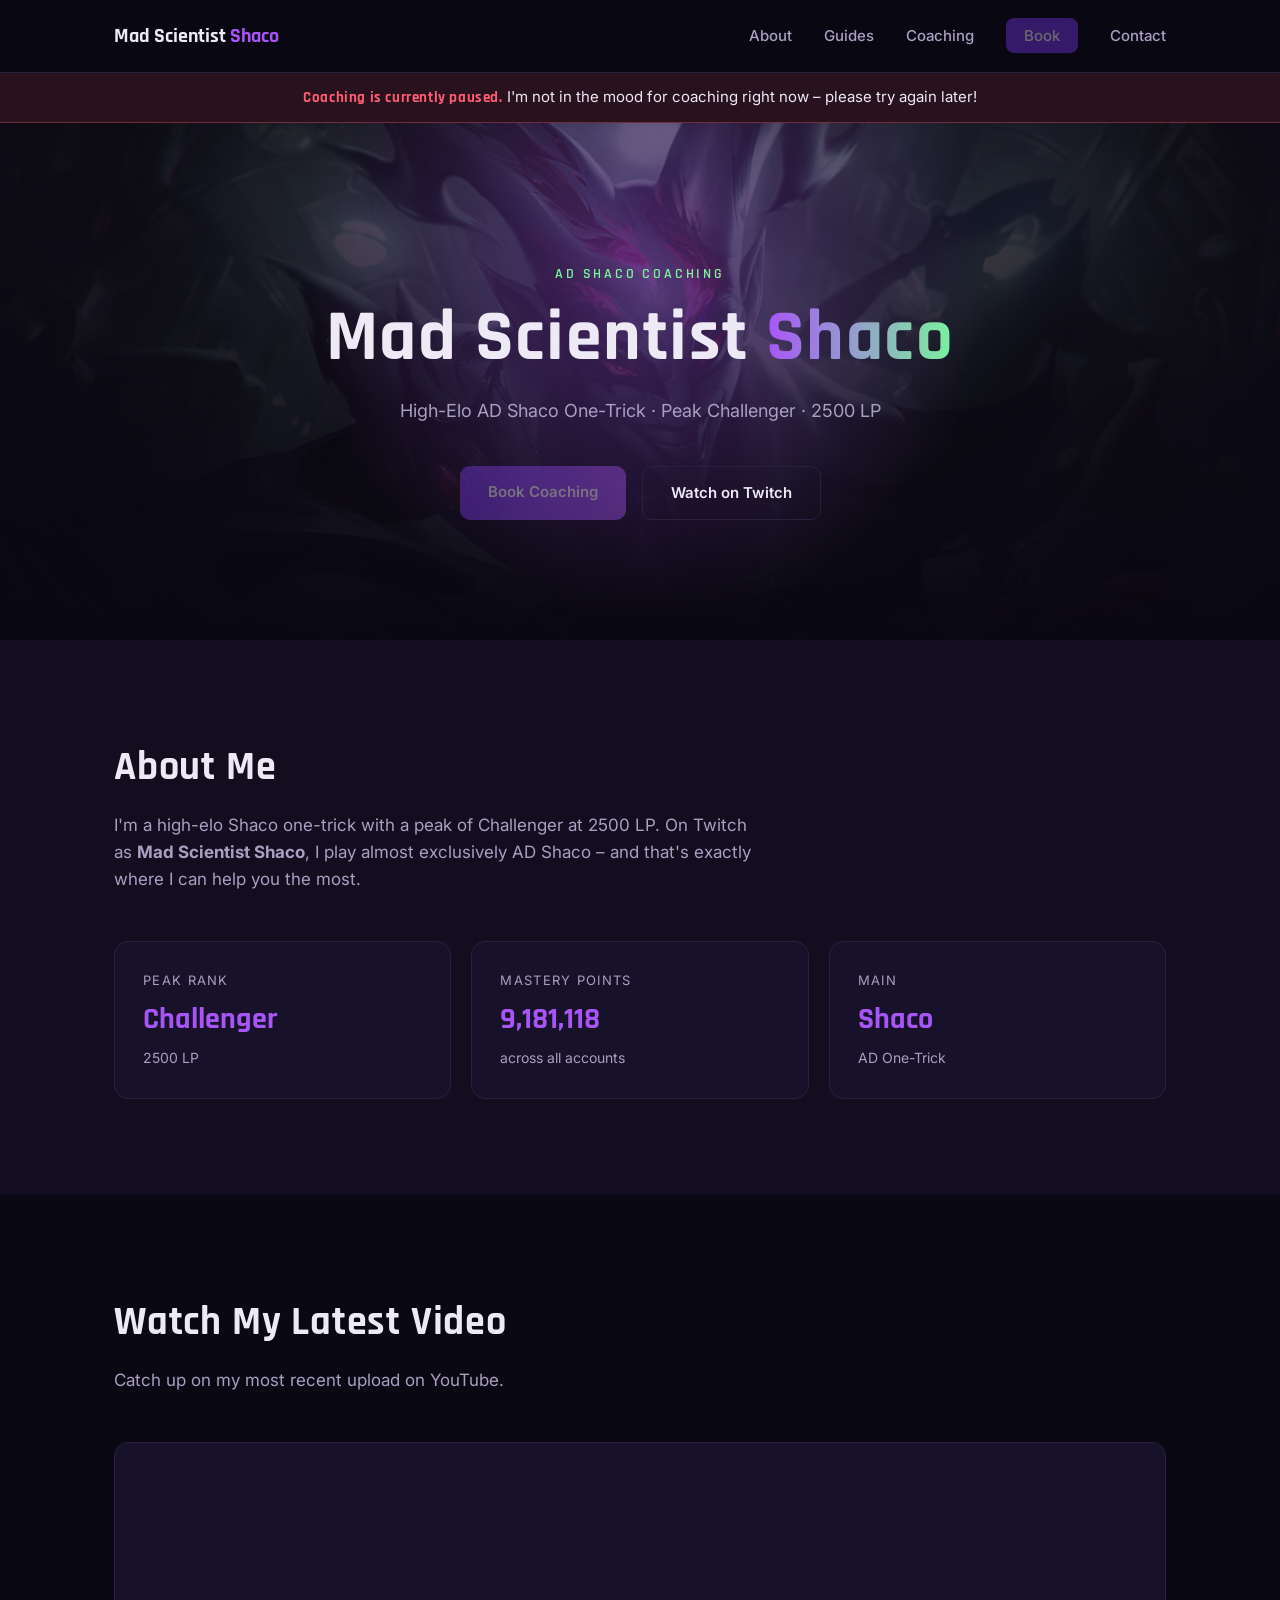
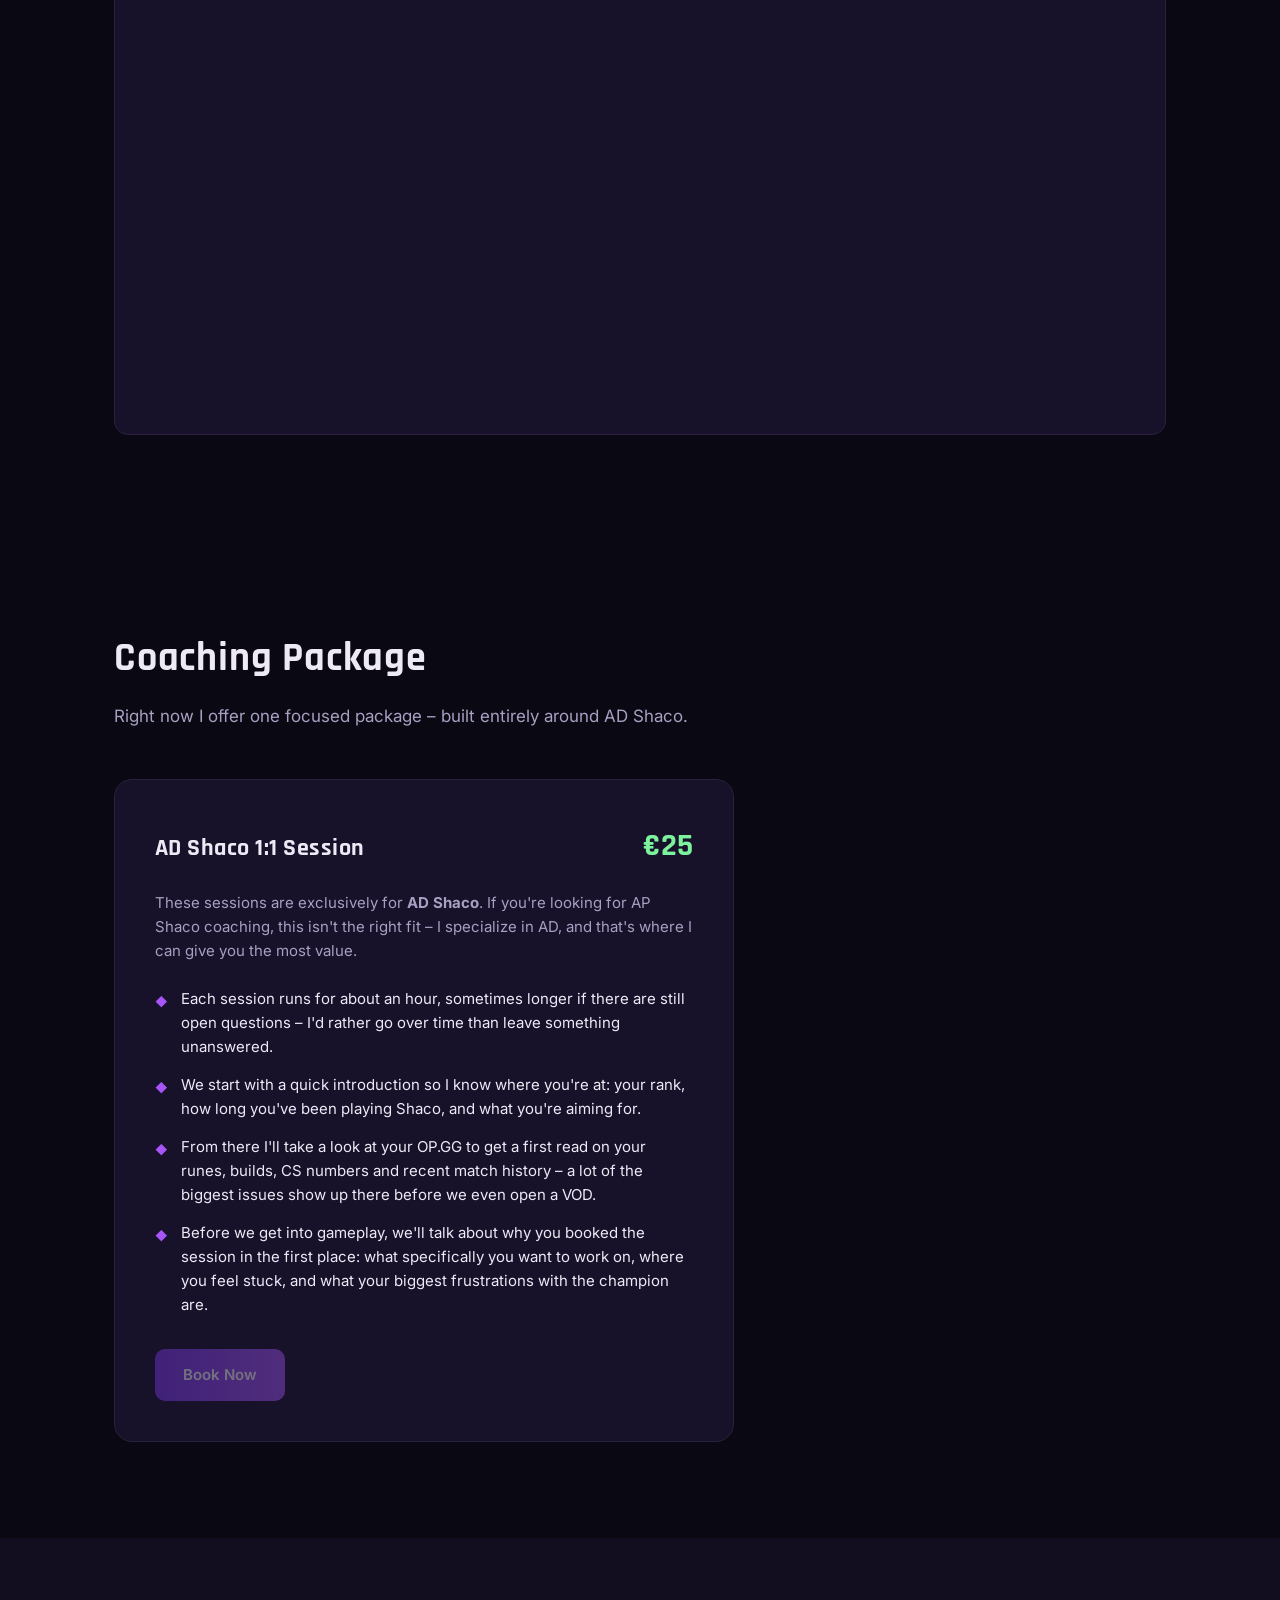
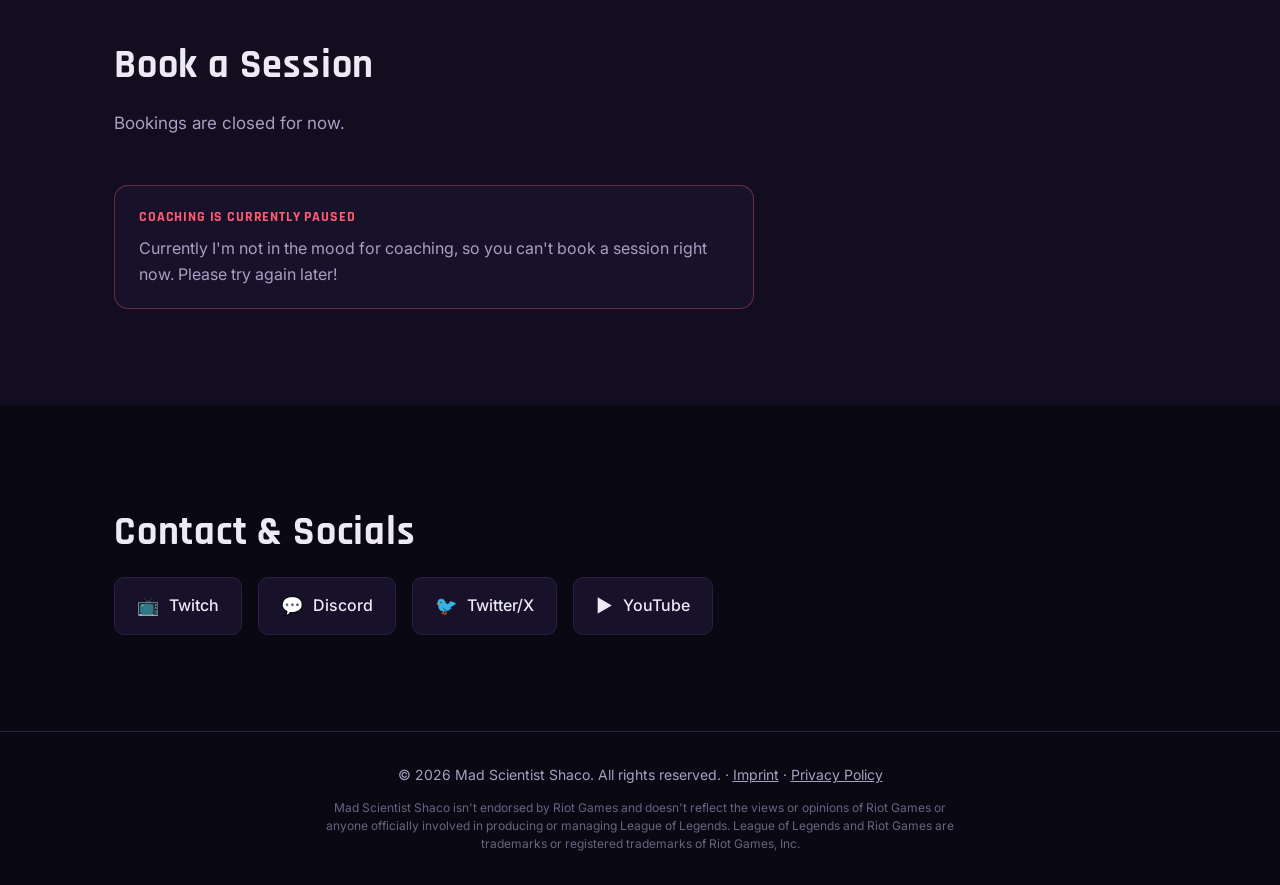
==== commit 8c18c14d: "Pause coaching bookings: add banner, disable Book buttons Adds a site-wide notice banner on the main" ====
--- a/index.html
+++ b/index.html
@@ -23,11 +23,17 @@
       <li><a href="#about">About</a></li>
       <li><a href="/guides/">Guides</a></li>
       <li><a href="#coaching">Coaching</a></li>
-      <li><a href="#buchen" class="nav-cta">Book</a></li>
+      <li><a href="#buchen" class="nav-cta is-disabled" aria-disabled="true" tabindex="-1">Book</a></li>
       <li><a href="#kontakt">Contact</a></li>
     </ul>
   </nav>
 </header>
+
+<div class="coaching-banner" role="status">
+  <div class="container">
+    <strong>Coaching is currently paused.</strong> I'm not in the mood for coaching right now &ndash; please try again later!
+  </div>
+</div>
 
 <main>
 
@@ -38,7 +44,7 @@
       <h1>Mad Scientist <span>Shaco</span></h1>
       <p class="hero-subtitle">High-Elo AD Shaco One-Trick &middot; Peak Challenger &middot; 2500 LP</p>
       <div class="hero-actions">
-        <a href="#buchen" class="btn btn-primary">Book Coaching</a>
+        <a href="#buchen" class="btn btn-primary is-disabled" aria-disabled="true" tabindex="-1">Book Coaching</a>
         <a href="https://twitch.tv/madscientistshaco" target="_blank" rel="noopener" class="btn btn-ghost">Watch on Twitch</a>
       </div>
     </div>
@@ -112,7 +118,7 @@
           <li>Before we get into gameplay, we'll talk about why you booked the session in the first place: what specifically you want to work on, where you feel stuck, and what your biggest frustrations with the champion are.</li>
         </ul>
 
-        <a href="#buchen" class="btn btn-primary package-cta">Book Now</a>
+        <a href="#buchen" class="btn btn-primary package-cta is-disabled" aria-disabled="true" tabindex="-1">Book Now</a>
       </div>
     </div>
   </section>
@@ -120,13 +126,11 @@
   <section id="buchen" class="booking">
     <div class="container">
       <h2>Book a Session</h2>
-      <p class="section-lead">
-        Pick a time that works for you — the call takes place over Discord. You can book
-        directly here, or we can just talk on Discord about a time that works for both of us.
-      </p>
+      <p class="section-lead">Bookings are closed for now.</p>
 
-      <div class="calendar-embed">
-        <iframe src="https://cal.eu/okabekin/ad-shaco-coaching" width="100%" height="700" frameborder="0"></iframe>
+      <div class="booking-closed">
+        <strong class="booking-closed-title">Coaching is currently paused</strong>
+        <p>Currently I'm not in the mood for coaching, so you can't book a session right now. Please try again later!</p>
       </div>
     </div>
   </section>
--- a/css/style.css
+++ b/css/style.css
@@ -1372,3 +1372,317 @@
 
   section { padding: 64px 0; }
 }
+
+/* Workout plan (standalone page, not linked from the nav) */
+.workout-hero {
+  padding: 96px 0 40px;
+  text-align: center;
+  background:
+    radial-gradient(ellipse at 50% 0%, rgba(168, 85, 247, 0.22), transparent 65%),
+    var(--bg);
+}
+
+.workout-hero h1 {
+  font-size: clamp(36px, 6vw, 56px);
+  margin-bottom: 12px;
+}
+
+.wo-jump {
+  display: flex;
+  justify-content: center;
+  flex-wrap: wrap;
+  gap: 10px;
+  margin-top: 28px;
+}
+
+.wo-jump a {
+  padding: 8px 20px;
+  background: var(--card);
+  border: 1px solid var(--border);
+  border-radius: 999px;
+  font-family: var(--font-head);
+  font-size: 14px;
+  letter-spacing: 0.06em;
+  text-transform: uppercase;
+  color: var(--text-muted);
+  transition: color 0.15s, border-color 0.15s;
+}
+
+.wo-jump a:hover {
+  color: var(--violet);
+  border-color: var(--violet);
+}
+
+.workout-plan {
+  padding: 24px 0 96px;
+}
+
+.workout-plan .section-lead {
+  margin-bottom: 8px;
+}
+
+.wo-day {
+  counter-reset: wo-exercise;
+  padding-top: 48px;
+  scroll-margin-top: 72px;
+}
+
+.wo-day-title {
+  display: flex;
+  align-items: baseline;
+  flex-wrap: wrap;
+  gap: 14px;
+  margin-bottom: 24px;
+  font-size: clamp(26px, 4vw, 34px);
+}
+
+.wo-day-num {
+  font-size: 14px;
+  letter-spacing: 0.12em;
+  text-transform: uppercase;
+  color: var(--violet);
+}
+
+.wo-group {
+  margin: 8px 0 16px;
+  font-size: 14px;
+  letter-spacing: 0.09em;
+  text-transform: uppercase;
+  color: var(--toxic);
+}
+
+.wo-group:not(:first-of-type) {
+  margin-top: 36px;
+}
+
+.wo-grid {
+  display: grid;
+  grid-template-columns: repeat(auto-fill, minmax(260px, 1fr));
+  gap: 20px;
+  align-items: start;
+}
+
+.wo-card {
+  counter-increment: wo-exercise;
+  overflow: hidden;
+  background: var(--card);
+  border: 1px solid var(--border);
+  border-radius: 14px;
+}
+
+.wo-media {
+  position: relative;
+  aspect-ratio: 850 / 567;
+  background: var(--bg-alt);
+}
+
+.wo-media::before {
+  content: counter(wo-exercise);
+  position: absolute;
+  top: 10px;
+  left: 10px;
+  z-index: 2;
+  width: 26px;
+  height: 26px;
+  border-radius: 50%;
+  background: rgba(10, 8, 18, 0.8);
+  border: 1px solid var(--violet);
+  color: var(--violet);
+  font-family: var(--font-head);
+  font-size: 14px;
+  line-height: 24px;
+  text-align: center;
+}
+
+.wo-frame {
+  position: absolute;
+  inset: 0;
+  width: 100%;
+  height: 100%;
+  object-fit: cover;
+}
+
+/* Start and end position crossfade so the photos read as a rep */
+.wo-frame-b {
+  opacity: 0;
+  animation: wo-rep 2.4s ease-in-out infinite;
+}
+
+@keyframes wo-rep {
+  0%, 35% { opacity: 0; }
+  50%, 85% { opacity: 1; }
+  100% { opacity: 0; }
+}
+
+@media (prefers-reduced-motion: reduce) {
+  .wo-frame-b { animation: none; }
+}
+
+.wo-body {
+  display: flex;
+  align-items: center;
+  justify-content: space-between;
+  gap: 12px;
+  padding: 14px 18px 16px;
+}
+
+.wo-name {
+  font-size: 18px;
+  line-height: 1.25;
+}
+
+.wo-name small {
+  display: block;
+  margin-top: 2px;
+  font-family: var(--font-body, inherit);
+  font-size: 13px;
+  font-weight: 400;
+  letter-spacing: 0;
+  color: var(--text-muted);
+}
+
+.wo-tag {
+  display: inline-block;
+  margin-left: 6px;
+  padding: 1px 8px;
+  border: 1px solid var(--border);
+  border-radius: 999px;
+  font-size: 11px;
+  letter-spacing: 0.06em;
+  text-transform: uppercase;
+  color: var(--text-muted);
+  vertical-align: middle;
+}
+
+.wo-sets {
+  flex-shrink: 0;
+  padding: 6px 12px;
+  background: var(--bg);
+  border: 1px solid var(--violet-dark);
+  border-radius: 10px;
+  font-family: var(--font-head);
+  font-size: 18px;
+  font-weight: 700;
+  color: var(--violet);
+  white-space: nowrap;
+}
+
+.wo-credit {
+  margin-top: 64px;
+  font-size: 12px;
+  color: var(--text-muted);
+  text-align: center;
+}
+
+.wo-credit a {
+  text-decoration: underline;
+}
+
+/* Beginner-friendly alternative, folded into the exercise card */
+.wo-alt {
+  border-top: 1px solid var(--border);
+}
+
+.wo-alt summary {
+  display: flex;
+  align-items: center;
+  justify-content: space-between;
+  padding: 12px 18px;
+  cursor: pointer;
+  list-style: none;
+  font-family: var(--font-head);
+  font-size: 13px;
+  letter-spacing: 0.06em;
+  text-transform: uppercase;
+  color: var(--toxic);
+}
+
+.wo-alt summary::-webkit-details-marker { display: none; }
+
+.wo-alt summary::after {
+  content: "+";
+  font-size: 18px;
+  line-height: 1;
+  transition: transform 0.15s;
+}
+
+.wo-alt[open] summary::after { transform: rotate(45deg); }
+
+.wo-alt summary:focus-visible {
+  outline: 2px solid var(--violet);
+  outline-offset: -2px;
+}
+
+.wo-alt-content {
+  padding: 0 18px 18px;
+}
+
+.wo-alt .wo-media {
+  border-radius: 10px;
+  overflow: hidden;
+}
+
+.wo-alt .wo-media::before { display: none; }
+
+.wo-alt-name {
+  margin: 0;
+  font-family: var(--font-head);
+  font-size: 18px;
+  font-weight: 700;
+}
+
+
+.wo-alt-body {
+  display: flex;
+  align-items: center;
+  justify-content: space-between;
+  gap: 12px;
+  margin-top: 12px;
+}
+
+/* Coaching paused: banner, greyed-out booking buttons, notice in the booking section */
+.coaching-banner {
+  padding: 12px 0;
+  background: rgba(255, 92, 114, 0.12);
+  border-bottom: 1px solid rgba(255, 92, 114, 0.35);
+  font-size: 15px;
+  text-align: center;
+}
+
+.coaching-banner strong {
+  color: var(--danger);
+  font-family: var(--font-head);
+  letter-spacing: 0.04em;
+}
+
+.is-disabled,
+.is-disabled:hover {
+  opacity: 0.4;
+  pointer-events: none;
+  cursor: not-allowed;
+  transform: none;
+  box-shadow: none;
+}
+
+.booking-closed {
+  max-width: 640px;
+  padding: 20px 24px;
+  background: var(--card);
+  border: 1px solid rgba(255, 92, 114, 0.35);
+  border-radius: 14px;
+}
+
+.booking-closed-title {
+  display: block;
+  margin-bottom: 8px;
+  color: var(--danger);
+  font-family: var(--font-head);
+  font-size: 14px;
+  letter-spacing: 0.06em;
+  text-transform: uppercase;
+}
+
+.booking-closed p {
+  color: var(--text-muted);
+  line-height: 1.6;
+}
